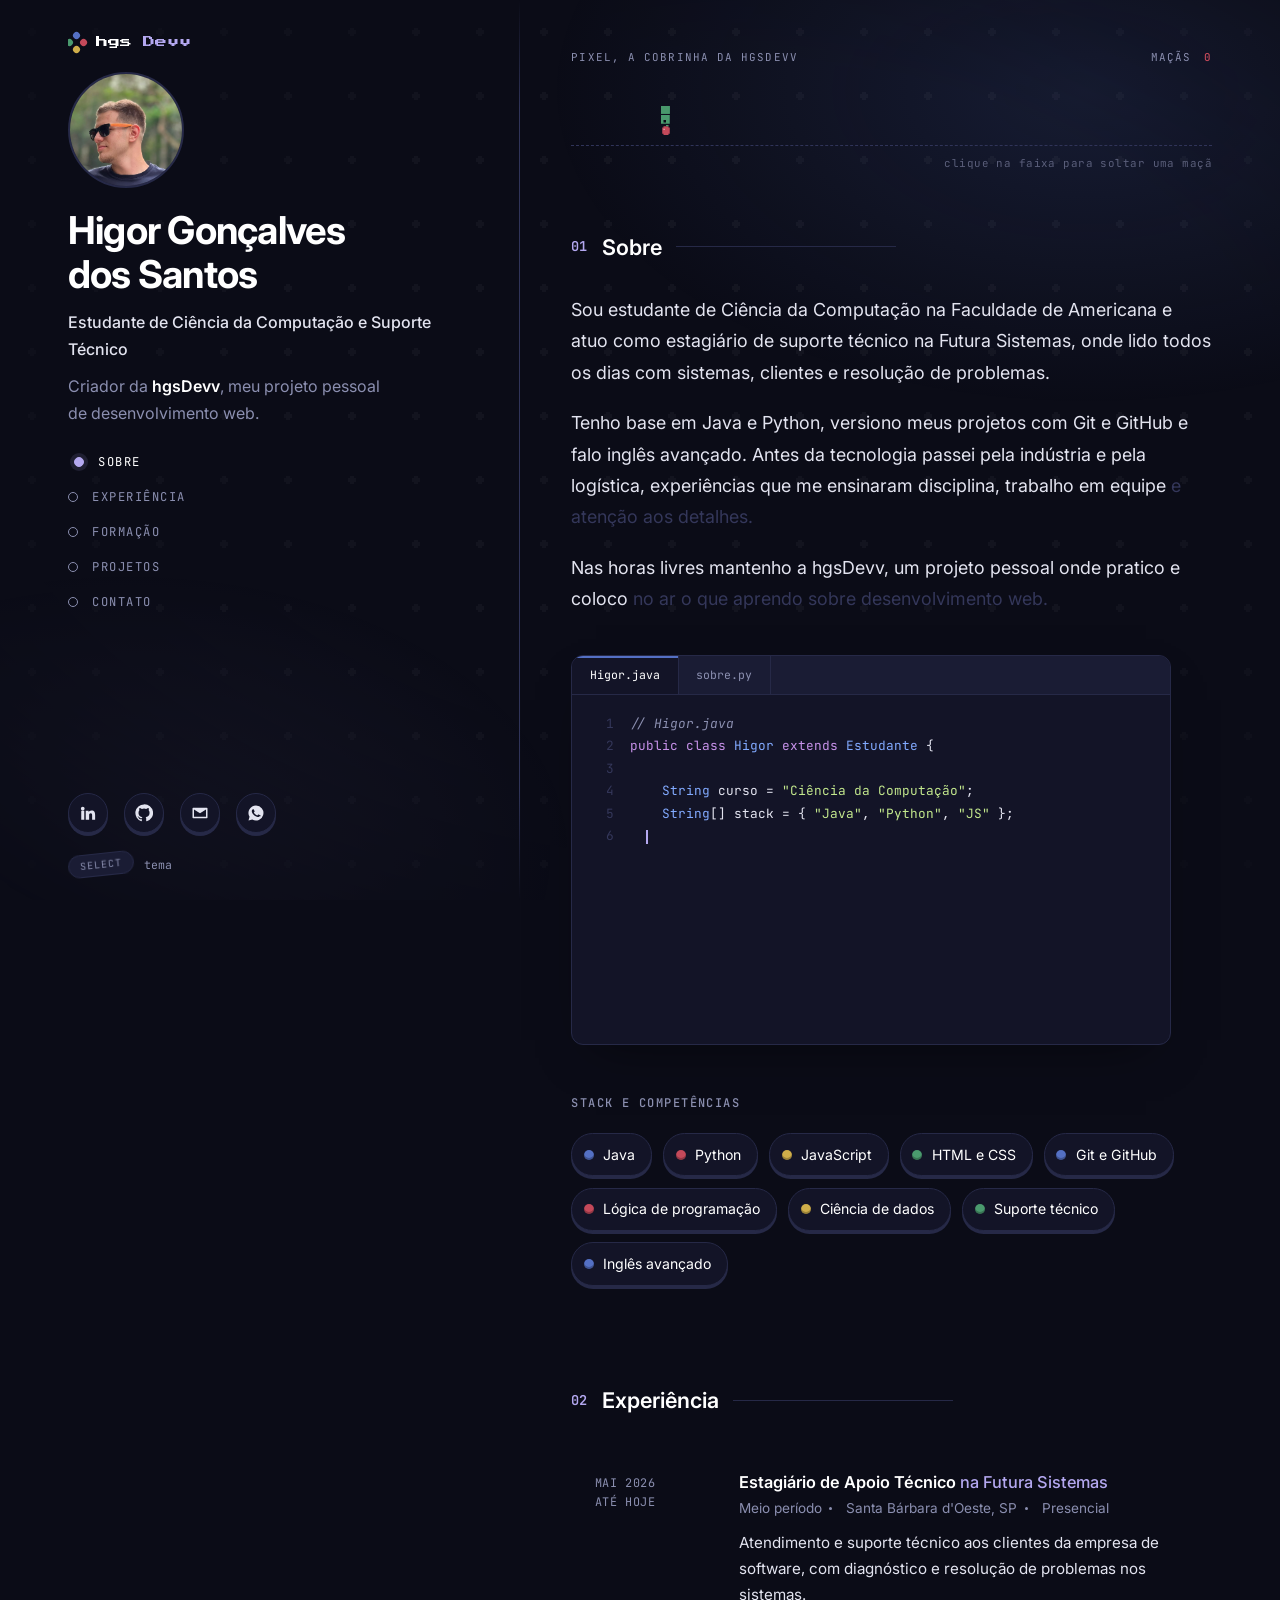
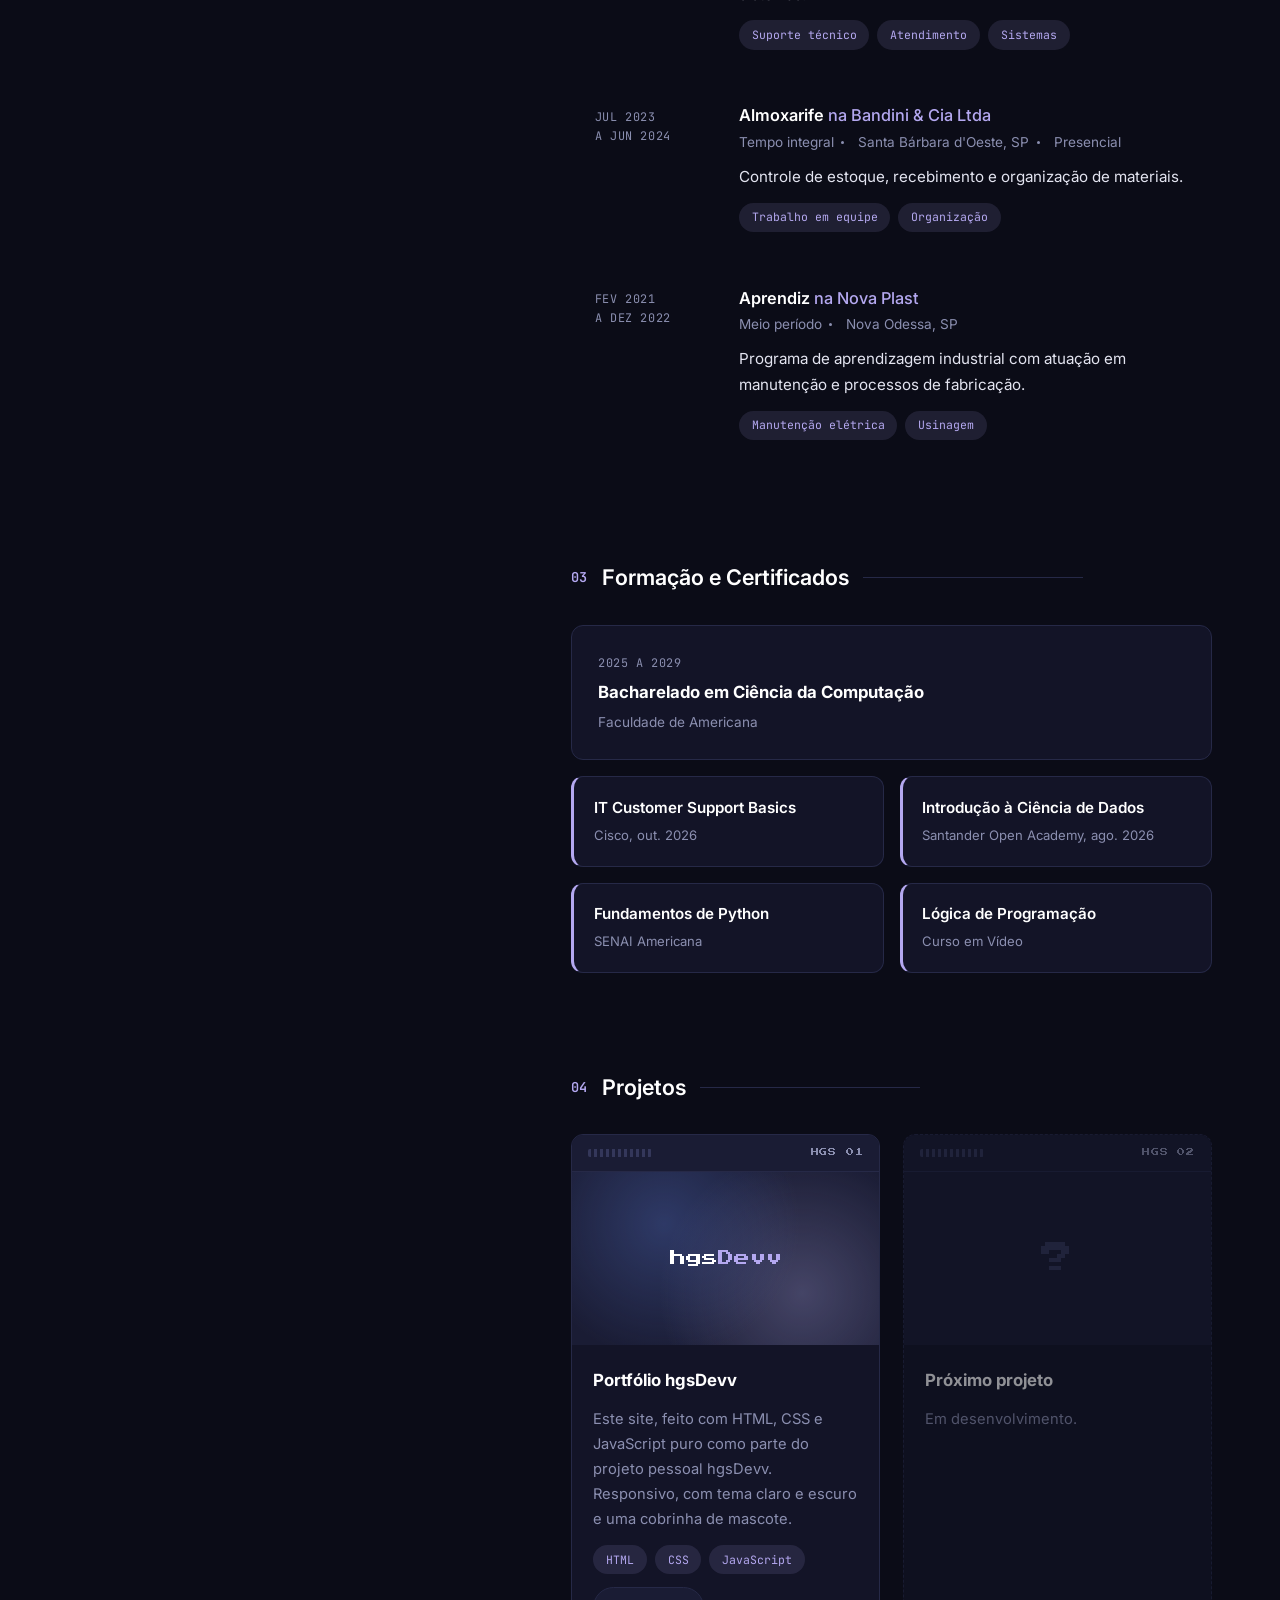
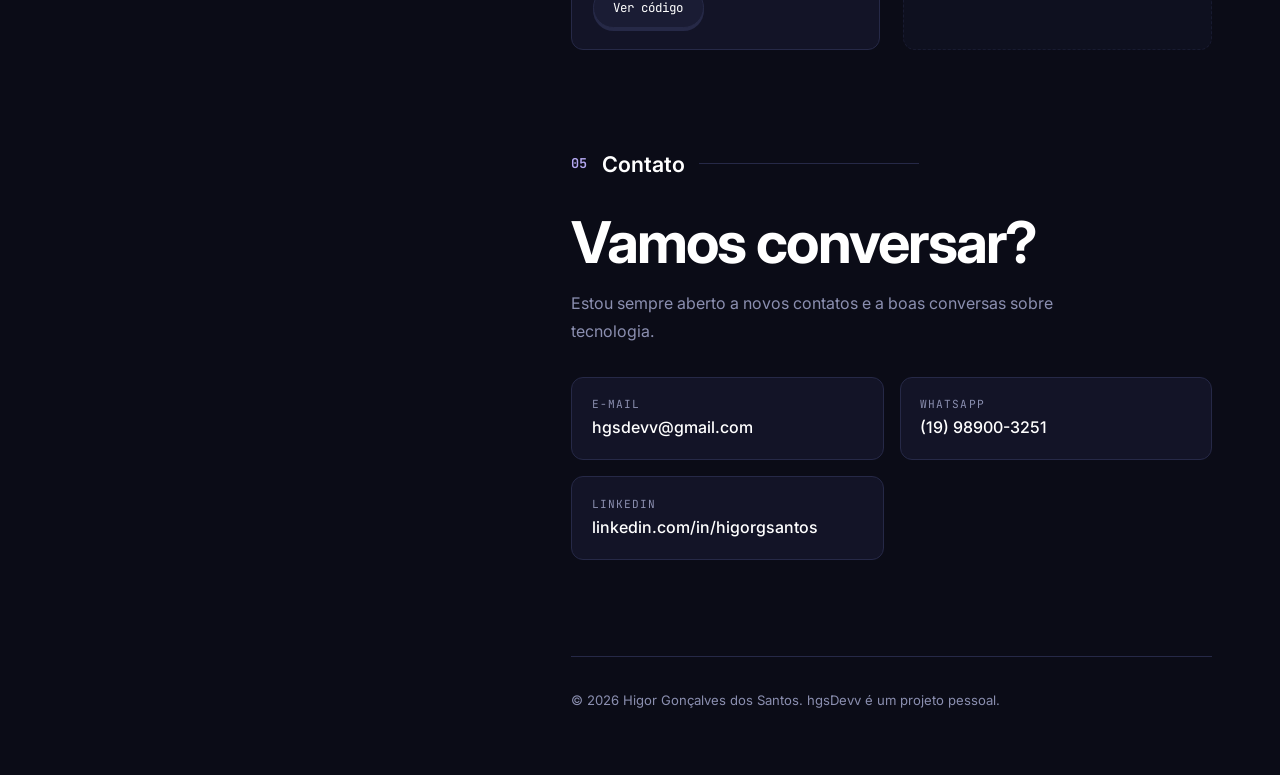
==== index.html @ e4efc385 "Portfólio hgsDevv: primeira versão Site pessoal de Higor Gonçalves dos Santos em HTML, CSS e JavaScr" ====
<!DOCTYPE html>
<html lang="pt-BR">
<head>
  <meta charset="UTF-8">
  <meta name="viewport" content="width=device-width, initial-scale=1.0">
  <title>Higor Gonçalves | hgsDevv</title>
  <meta name="description" content="Portfólio de Higor Gonçalves dos Santos, estudante de Ciência da Computação, suporte técnico e criador da hgsDevv, seu projeto pessoal de desenvolvimento web.">

  <link rel="preconnect" href="https://fonts.googleapis.com">
  <link rel="preconnect" href="https://fonts.gstatic.com" crossorigin>
  <link href="https://fonts.googleapis.com/css2?family=Inter:wght@400;500;600;700&family=JetBrains+Mono:wght@400;500&family=Press+Start+2P&display=swap" rel="stylesheet">
  <link rel="stylesheet" href="css/style.css?v=10">
</head>
<body>

  <div class="layout">

    <!-- ===== Coluna fixa (esquerda) ===== -->
    <header class="sidebar">
      <a href="#sobre" class="logo" aria-label="hgsDevv, início">
        <span class="logo-dots" aria-hidden="true"><i></i><i></i><i></i><i></i></span>
        hgs<span>Devv</span>
      </a>

      <div class="profile">
        <div class="photo">
          <img src="assets/img/perfil.jpg" alt="Foto de Higor Gonçalves dos Santos" onerror="this.remove()">
          <span class="photo-fallback" aria-hidden="true">HG</span>
        </div>

        <h1 class="name">Higor Gonçalves<br>dos Santos</h1>
        <p class="role">Estudante de Ciência da Computação e Suporte Técnico</p>
        <p class="tagline">Criador da <strong>hgsDevv</strong>, meu projeto pessoal de desenvolvimento web.</p>
      </div>

      <nav class="nav" aria-label="Seções">
        <a href="#sobre"><span class="nav-btn"></span>Sobre</a>
        <a href="#experiencia"><span class="nav-btn"></span>Experiência</a>
        <a href="#formacao"><span class="nav-btn"></span>Formação</a>
        <a href="#projetos"><span class="nav-btn"></span>Projetos</a>
        <a href="#contato"><span class="nav-btn"></span>Contato</a>
      </nav>

      <div class="socials">
        <a href="https://www.linkedin.com/in/higorgsantos/" target="_blank" rel="noopener" aria-label="LinkedIn">
          <svg viewBox="0 0 24 24"><path d="M4.98 3.5a2.5 2.5 0 1 1 0 5 2.5 2.5 0 0 1 0-5zM3 9h4v12H3zM9 9h3.8v1.7h.1c.5-1 1.8-2 3.8-2 4 0 4.8 2.6 4.8 6V21h-4v-5.6c0-1.3 0-3-1.9-3s-2.1 1.4-2.1 2.9V21H9z"/></svg>
        </a>
        <a href="https://github.com/hgsdevv-hash" target="_blank" rel="noopener" aria-label="GitHub">
          <svg viewBox="0 0 24 24"><path d="M12 .5a11.5 11.5 0 0 0-3.64 22.41c.58.11.79-.25.79-.56v-2c-3.2.7-3.88-1.37-3.88-1.37-.53-1.33-1.28-1.69-1.28-1.69-1.05-.71.08-.7.08-.7 1.16.08 1.77 1.19 1.77 1.19 1.03 1.77 2.7 1.26 3.36.96.1-.75.4-1.26.73-1.55-2.55-.29-5.24-1.28-5.24-5.68 0-1.26.45-2.28 1.19-3.09-.12-.29-.52-1.46.11-3.05 0 0 .97-.31 3.17 1.18a11 11 0 0 1 5.77 0c2.2-1.49 3.17-1.18 3.17-1.18.63 1.59.23 2.76.11 3.05.74.81 1.19 1.83 1.19 3.09 0 4.41-2.69 5.38-5.25 5.67.41.36.78 1.06.78 2.14v3.17c0 .31.21.68.8.56A11.5 11.5 0 0 0 12 .5z"/></svg>
        </a>
        <a href="mailto:hgsdevv@gmail.com" aria-label="E-mail">
          <svg viewBox="0 0 24 24"><path d="M3 5h18a1 1 0 0 1 1 1v12a1 1 0 0 1-1 1H3a1 1 0 0 1-1-1V6a1 1 0 0 1 1-1zm9 7.2L4 7.3V17h16V7.3z"/></svg>
        </a>
        <a href="https://wa.me/5519989003251" target="_blank" rel="noopener" aria-label="WhatsApp">
          <svg viewBox="0 0 24 24"><path d="M12 2a10 10 0 0 0-8.6 15.1L2 22l5-1.3A10 10 0 1 0 12 2zm5.3 14.1c-.2.6-1.3 1.2-1.8 1.2-.5.1-1 .2-3.3-.7-2.8-1.1-4.5-3.9-4.7-4.1-.1-.2-1.1-1.5-1.1-2.9s.7-2 1-2.3c.2-.3.5-.3.7-.3h.5c.2 0 .4 0 .6.5l.9 2.1c.1.2.1.4 0 .5l-.3.5-.4.4c-.1.1-.3.3-.1.6.2.3.8 1.3 1.7 2.1 1.2 1 2.1 1.3 2.4 1.5.3.1.5.1.6-.1l.9-1c.2-.3.4-.2.6-.1l2 .9c.3.1.5.2.5.3.1.2.1.7-.1 1.3z"/></svg>
        </a>
      </div>

      <button class="theme-toggle" id="themeToggle" aria-label="Alternar tema claro ou escuro">
        <span class="theme-key">SELECT</span> tema
      </button>
    </header>

    <!-- ===== Divisória com progresso de rolagem ===== -->
    <div class="divider" aria-hidden="true">
      <span class="divider-fill" id="dividerFill"></span>
    </div>

    <!-- ===== Conteúdo (direita) ===== -->
    <main class="content">

      <!-- Mascote: cobrinha do Snake -->
      <div class="snake-box" data-reveal>
        <div class="snake-info">
          <span class="snake-name">Pixel, a cobrinha da hgsDevv</span>
          <span class="snake-score">maçãs <b id="snakeScore">0</b></span>
        </div>
        <canvas id="snake" class="snake-canvas" role="img"
                aria-label="Animação de uma cobrinha em pixel art, como no jogo Snake, comendo maçãs."></canvas>
        <p class="snake-hint">clique na faixa para soltar uma maçã</p>
      </div>

      <!-- SOBRE -->
      <section id="sobre" class="section">
        <h2 class="section-title" data-reveal><span class="num">01</span> Sobre</h2>

        <div class="scrub">
          <p>Sou estudante de Ciência da Computação na Faculdade de Americana e atuo como estagiário de suporte técnico na Futura Sistemas, onde lido todos os dias com sistemas, clientes e resolução de problemas.</p>
          <p>Tenho base em Java e Python, versiono meus projetos com Git e GitHub e falo inglês avançado. Antes da tecnologia passei pela indústria e pela logística, experiências que me ensinaram disciplina, trabalho em equipe e atenção aos detalhes.</p>
          <p>Nas horas livres mantenho a hgsDevv, um projeto pessoal onde pratico e coloco no ar o que aprendo sobre desenvolvimento web.</p>
        </div>

        <!-- Editor de código (inspirado no banner do meu LinkedIn) -->
        <div class="editor" data-reveal>
          <div class="editor-tabs">
            <span class="editor-tab active">Higor.java</span>
            <span class="editor-tab">sobre.py</span>
          </div>
          <pre class="editor-body" id="editor" aria-label="Trecho de código em Java descrevendo o Higor"></pre>
        </div>

        <!-- Stack: teclas no estilo dos botões do controle -->
        <h3 class="sub-title" data-reveal>Stack e competências</h3>
        <ul class="stack">
          <li data-reveal="pop">Java</li>
          <li data-reveal="pop">Python</li>
          <li data-reveal="pop">JavaScript</li>
          <li data-reveal="pop">HTML e CSS</li>
          <li data-reveal="pop">Git e GitHub</li>
          <li data-reveal="pop">Lógica de programação</li>
          <li data-reveal="pop">Ciência de dados</li>
          <li data-reveal="pop">Suporte técnico</li>
          <li data-reveal="pop">Inglês avançado</li>
        </ul>
      </section>

      <!-- EXPERIÊNCIA -->
      <section id="experiencia" class="section">
        <h2 class="section-title" data-reveal><span class="num">02</span> Experiência</h2>

        <ol class="timeline">
          <li class="item" data-reveal="right">
            <p class="period">Mai 2026<br>até hoje</p>
            <div>
              <h3>Estagiário de Apoio Técnico <span class="at">na Futura Sistemas</span></h3>
              <p class="meta"><span>Meio período</span><span>Santa Bárbara d'Oeste, SP</span><span>Presencial</span></p>
              <!-- TODO: descrever suas atividades -->
              <p>Atendimento e suporte técnico aos clientes da empresa de software, com diagnóstico e resolução de problemas nos sistemas.</p>
              <ul class="tags"><li>Suporte técnico</li><li>Atendimento</li><li>Sistemas</li></ul>
            </div>
          </li>

          <li class="item" data-reveal="right">
            <p class="period">Jul 2023<br>a Jun 2024</p>
            <div>
              <h3>Almoxarife <span class="at">na Bandini &amp; Cia Ltda</span></h3>
              <p class="meta"><span>Tempo integral</span><span>Santa Bárbara d'Oeste, SP</span><span>Presencial</span></p>
              <p>Controle de estoque, recebimento e organização de materiais.</p>
              <ul class="tags"><li>Trabalho em equipe</li><li>Organização</li></ul>
            </div>
          </li>

          <li class="item" data-reveal="right">
            <p class="period">Fev 2021<br>a Dez 2022</p>
            <div>
              <h3>Aprendiz <span class="at">na Nova Plast</span></h3>
              <p class="meta"><span>Meio período</span><span>Nova Odessa, SP</span></p>
              <p>Programa de aprendizagem industrial com atuação em manutenção e processos de fabricação.</p>
              <ul class="tags"><li>Manutenção elétrica</li><li>Usinagem</li></ul>
            </div>
          </li>
        </ol>
      </section>

      <!-- FORMAÇÃO -->
      <section id="formacao" class="section">
        <h2 class="section-title" data-reveal><span class="num">03</span> Formação e Certificados</h2>

        <div class="card edu" data-reveal>
          <p class="period">2025 a 2029</p>
          <h3>Bacharelado em Ciência da Computação</h3>
          <p class="meta"><span>Faculdade de Americana</span></p>
        </div>

        <ul class="certs">
          <li data-reveal><h4>IT Customer Support Basics</h4><span>Cisco, out. 2026</span></li>
          <li data-reveal><h4>Introdução à Ciência de Dados</h4><span>Santander Open Academy, ago. 2026</span></li>
          <li data-reveal><h4>Fundamentos de Python</h4><span>SENAI Americana</span></li>
          <li data-reveal><h4>Lógica de Programação</h4><span>Curso em Vídeo</span></li>
        </ul>
      </section>

      <!-- PROJETOS -->
      <section id="projetos" class="section">
        <h2 class="section-title" data-reveal><span class="num">04</span> Projetos</h2>

        <div class="projects">
          <!-- TODO: duplicar este bloco para cada projeto -->
          <article class="project glow" data-reveal="zoom">
            <div class="cart-top"><span class="cart-slot"></span><span class="cart-id">HGS 01</span></div>
            <div class="project-preview"><span>hgs<b>Devv</b></span></div>
            <div class="project-body">
              <h3>Portfólio hgsDevv</h3>
              <p>Este site, feito com HTML, CSS e JavaScript puro como parte do projeto pessoal hgsDevv. Responsivo, com tema claro e escuro e uma cobrinha de mascote.</p>
              <ul class="tags"><li>HTML</li><li>CSS</li><li>JavaScript</li></ul>
              <a href="https://github.com/hgsdevv-hash/hgsdevv-portfolio" target="_blank" rel="noopener" class="btn">Ver código</a>
            </div>
          </article>

          <article class="project muted" data-reveal="zoom">
            <div class="cart-top"><span class="cart-slot"></span><span class="cart-id">HGS 02</span></div>
            <div class="project-preview empty"><span>?</span></div>
            <div class="project-body">
              <h3>Próximo projeto</h3>
              <p>Em desenvolvimento.</p>
            </div>
          </article>
        </div>
      </section>

      <!-- CONTATO -->
      <section id="contato" class="section">
        <h2 class="section-title" data-reveal><span class="num">05</span> Contato</h2>
        <p class="big-cta" data-reveal>Vamos conversar?</p>
        <p class="lead" data-reveal>Estou sempre aberto a novos contatos e a boas conversas sobre tecnologia.</p>

        <div class="contact-grid">
          <a href="mailto:hgsdevv@gmail.com" class="contact-item glow" data-reveal>
            <span class="label">E-mail</span>
            <span class="value">hgsdevv@gmail.com</span>
          </a>
          <a href="https://wa.me/5519989003251" target="_blank" rel="noopener" class="contact-item glow" data-reveal>
            <span class="label">WhatsApp</span>
            <span class="value">(19) 98900-3251</span>
          </a>
          <a href="https://www.linkedin.com/in/higorgsantos/" target="_blank" rel="noopener" class="contact-item glow" data-reveal>
            <span class="label">LinkedIn</span>
            <span class="value">linkedin.com/in/higorgsantos</span>
          </a>
        </div>
      </section>

      <footer class="footer">
        <p>© <span id="year"></span> Higor Gonçalves dos Santos. hgsDevv é um projeto pessoal.</p>
      </footer>
    </main>
  </div>

  <script src="js/main.js?v=10"></script>
  <script src="js/snake.js?v=10"></script>
</body>
</html>
---- css/style.css ----
/* =========================================================
   hgsDevv | Portfólio
   Visual profissional com toques sutis inspirados no Super Nintendo
   ========================================================= */

/* ---------- Cores (tokens) ---------- */
:root {
  /* azul-meia-noite com fundo arroxeado, lembrando o plástico do SNES */
  --bg: #0b0c17;
  --surface: #131427;
  --surface-2: #1a1c34;
  --border: #262947;
  --text: #e3e4f0;
  --text-strong: #ffffff;
  --muted: #8b8fb0;
  --dim: #34375a;              /* texto "apagado" antes de acender */
  --accent: #b4a8f0;           /* lavanda dos botões do console */
  --accent-soft: rgba(180, 168, 240, .12);
  --glow-1: rgba(84, 112, 196, .16);
  --glow-2: rgba(180, 168, 240, .10);
  --divider: #303459;
  /* padrão de fundo: pequenas cruzes de direcional (D-pad) */
  --pattern: url("data:image/svg+xml,%3Csvg xmlns='http://www.w3.org/2000/svg' width='64' height='64'%3E%3Cpath d='M30 28h4v2h2v4h-2v2h-4v-2h-2v-4h2z' fill='%23ffffff' fill-opacity='.035'/%3E%3C/svg%3E");

  /* cores dos botões do SNES, dessaturadas, usadas só como detalhe */
  --snes-a: #c4495a;
  --snes-b: #cfae4a;
  --snes-x: #5470c4;
  --snes-y: #4a9a6e;

  --font: "Inter", system-ui, sans-serif;
  --mono: "JetBrains Mono", monospace;
  --pixel: "Press Start 2P", monospace;
  --radius: 12px;
  --ease: cubic-bezier(.2, .7, .2, 1);
}

:root[data-theme="light"] {
  --bg: #f4f3f9;
  --surface: #ffffff;
  --surface-2: #ecebf5;
  --border: #dcdaea;
  --text: #2a2a3a;
  --text-strong: #12121c;
  --muted: #62647e;
  --dim: #c8c8db;
  --accent: #5a4ca8;
  --accent-soft: rgba(90, 76, 168, .10);
  --glow-1: rgba(84, 112, 196, .10);
  --glow-2: rgba(180, 168, 240, .18);
  --divider: #cdcbe0;
  --pattern: url("data:image/svg+xml,%3Csvg xmlns='http://www.w3.org/2000/svg' width='64' height='64'%3E%3Cpath d='M30 28h4v2h2v4h-2v2h-4v-2h-2v-4h2z' fill='%2312121c' fill-opacity='.05'/%3E%3C/svg%3E");
}

/* ---------- Base ---------- */
*, *::before, *::after { box-sizing: border-box; margin: 0; padding: 0; }
html { scroll-behavior: smooth; }

body {
  font-family: var(--font);
  background: var(--bg);
  color: var(--text);
  line-height: 1.7;
  -webkit-font-smoothing: antialiased;
  overflow-x: hidden;
}

/* fundo fixo: brilhos suaves de cor + padrão de D-pad que some nas bordas */
body::before {
  content: "";
  position: fixed;
  inset: 0;
  z-index: -1;
  pointer-events: none;
  background:
    radial-gradient(ellipse 60% 50% at 85% 10%, var(--glow-1), transparent 70%),
    radial-gradient(ellipse 50% 45% at 10% 95%, var(--glow-2), transparent 70%),
    var(--pattern);
  -webkit-mask-image: radial-gradient(ellipse 90% 80% at 60% 40%, #000 40%, transparent 100%);
          mask-image: radial-gradient(ellipse 90% 80% at 60% 40%, #000 40%, transparent 100%);
}

a { color: inherit; text-decoration: none; }
strong { color: var(--text-strong); font-weight: 600; }

/* ---------- Layout: sidebar | divisória | conteúdo ---------- */
.layout {
  display: grid;
  grid-template-columns: minmax(300px, 400px) 1px 1fr;
  gap: clamp(2rem, 4vw, 4rem);
  max-width: 1240px;
  margin: 0 auto;
  padding: 0 clamp(1rem, 4vw, 3rem);
}

/* ---------- Sidebar ---------- */
.sidebar {
  position: sticky;
  top: 0;
  height: 100vh;
  display: flex;
  flex-direction: column;
  gap: 1.25rem;
  padding: 2rem 0 1.5rem;
  overflow-y: auto;
  scrollbar-width: none;
}

.logo {
  display: inline-flex;
  align-items: center;
  gap: .7rem;
  font-family: var(--pixel);
  font-size: .75rem;
  color: var(--text-strong);
}
.logo > span:last-child { color: var(--accent); }

/* os 4 botões do controle viram a marca */
.logo-dots {
  display: grid;
  grid-template-columns: repeat(2, 7px);
  gap: 3px;
  transform: rotate(45deg);
}
.logo-dots i { width: 7px; height: 7px; border-radius: 50%; }
.logo-dots i:nth-child(1) { background: var(--snes-x); }
.logo-dots i:nth-child(2) { background: var(--snes-a); }
.logo-dots i:nth-child(3) { background: var(--snes-y); }
.logo-dots i:nth-child(4) { background: var(--snes-b); }

/* Foto */
.photo {
  position: relative;
  width: 116px;
  height: 116px;
  border-radius: 50%;
  margin-bottom: 1.2rem;
  background: linear-gradient(135deg, var(--surface-2), var(--accent-soft));
  border: 2px solid var(--border);
  overflow: hidden;
}
.photo img {
  position: absolute;
  inset: 0;
  width: 100%;
  height: 100%;
  object-fit: cover;
  object-position: 50% 30%;
  transform: scale(1.7);          /* aproxima o rosto */
  transform-origin: 40% 38%;
  z-index: 1;
}
.photo-fallback {
  display: grid;
  place-items: center;
  height: 100%;
  font-family: var(--pixel);
  font-size: 1.2rem;
  color: var(--accent);
}

.name {
  font-size: clamp(1.9rem, 3vw, 2.4rem);
  line-height: 1.15;
  font-weight: 700;
  letter-spacing: -.02em;
  color: var(--text-strong);
}
.role { margin-top: .8rem; font-size: 1rem; font-weight: 500; }
.tagline { margin-top: .6rem; color: var(--muted); max-width: 32ch; }

.status {
  display: inline-flex;
  align-items: center;
  gap: .7rem;
  margin-top: .9rem;
  font-size: .85rem;
  color: var(--muted);
}
/* selo "1P" como o indicador de jogador do controle */
.player-badge {
  display: grid;
  place-items: center;
  width: 28px;
  height: 20px;
  border-radius: 5px;
  background: var(--snes-a);
  color: #fff;
  font-family: var(--pixel);
  font-size: .5rem;
  box-shadow: 0 2px 0 color-mix(in srgb, var(--snes-a) 55%, black);
  animation: blinkBadge 3s steps(1) infinite;
}
@keyframes blinkBadge { 0%, 92% { opacity: 1; } 96% { opacity: .35; } }

/* Navegação: cada item tem um "botão" redondo que acende */
.nav { display: flex; flex-direction: column; gap: .3rem; }
.nav a {
  display: inline-flex;
  align-items: center;
  gap: .9rem;
  width: fit-content;
  padding: .3rem 0;
  font-family: var(--mono);
  font-size: .76rem;
  text-transform: uppercase;
  letter-spacing: .12em;
  color: var(--muted);
  transition: color .2s, transform .3s var(--ease);
}
.nav-btn {
  width: 10px;
  height: 10px;
  border-radius: 50%;
  border: 1.5px solid var(--muted);
  transition: background .2s, border-color .2s, box-shadow .2s;
}
.nav a:hover, .nav a.active { color: var(--text-strong); transform: translateX(6px); }
.nav a:hover .nav-btn, .nav a.active .nav-btn {
  background: var(--accent);
  border-color: var(--accent);
  box-shadow: 0 0 0 4px var(--accent-soft);
}

/* Redes sociais */
.socials { display: flex; gap: 1rem; margin-top: auto; }
.socials a {
  display: grid;
  place-items: center;
  width: 40px;
  height: 40px;
  border-radius: 50%;
  background: var(--surface);
  border: 1px solid var(--border);
  box-shadow: 0 3px 0 var(--border);
  transition: transform .12s, box-shadow .12s, color .2s;
}
.socials a:hover { color: var(--accent); transform: translateY(-2px); }
.socials a:active { transform: translateY(2px); box-shadow: 0 1px 0 var(--border); }
.socials svg { width: 18px; height: 18px; fill: currentColor; }

/* Botão de tema no estilo do SELECT do controle */
.theme-toggle {
  display: inline-flex;
  align-items: center;
  gap: .6rem;
  width: fit-content;
  border: none;
  background: none;
  color: var(--muted);
  font-family: var(--mono);
  font-size: .72rem;
  cursor: pointer;
}
.theme-key {
  padding: .25rem .7rem;
  border-radius: 999px;
  background: var(--surface-2);
  border: 1px solid var(--border);
  font-size: .62rem;
  letter-spacing: .1em;
  transform: rotate(-6deg);
  transition: background .2s, color .2s;
}
.theme-toggle:hover .theme-key { background: var(--accent); color: var(--bg); }

/* ---------- Divisória vertical com progresso ---------- */
.divider {
  position: sticky;
  top: 0;
  height: 100vh;
  background: linear-gradient(to bottom, transparent, var(--divider) 12%, var(--divider) 88%, transparent);
}
.divider-fill {
  position: absolute;
  top: 12%;
  left: 0;
  width: 1px;
  height: 76%;
  background: linear-gradient(to bottom, var(--snes-x), var(--accent));
  transform-origin: top;
  transform: scaleY(var(--progress, 0));
}
.divider-fill::after {             /* pontinho brilhante na ponta */
  content: "";
  position: absolute;
  left: -3px;
  bottom: -3px;
  width: 7px;
  height: 7px;
  border-radius: 50%;
  background: var(--accent);
  box-shadow: 0 0 12px var(--accent);
  transform: scaleY(calc(1 / max(var(--progress, 0), .01)));
}

/* ---------- Conteúdo ---------- */
.content { padding: 3rem 0 2rem; min-width: 0; }

.section { padding-bottom: 6rem; scroll-margin-top: 2rem; }

.section-title {
  display: flex;
  align-items: center;
  gap: .9rem;
  margin-bottom: 1.8rem;
  font-size: 1.35rem;
  font-weight: 600;
  color: var(--text-strong);
}
.section-title::after {
  content: "";
  flex: 1;
  max-width: 220px;
  height: 1px;
  background: var(--border);
  transform-origin: left;
  transform: scaleX(0);
  transition: transform 1s var(--ease) .3s;
}
.section-title.visible::after { transform: scaleX(1); }
.num { font-family: var(--mono); font-size: .85rem; color: var(--accent); }

/* ---------- Mascote: cobrinha do Snake ---------- */
.snake-box { margin-bottom: 3.5rem; }
.snake-info,
.snake-hint {
  display: flex;
  justify-content: space-between;
  font-family: var(--mono);
  font-size: .68rem;
  text-transform: uppercase;
  letter-spacing: .1em;
  color: var(--muted);
}
.snake-score b { color: var(--snes-a); font-weight: 500; margin-left: .3rem; }
.snake-canvas {
  display: block;
  width: 100%;
  height: 70px;
  margin: .6rem 0 .5rem;
  border-bottom: 1px dashed var(--divider);
  cursor: pointer;
  image-rendering: pixelated;
}
.snake-hint { justify-content: flex-end; opacity: .6; text-transform: none; letter-spacing: .04em; }

/* Texto que "acende" palavra por palavra conforme a rolagem */
.scrub p {
  max-width: 60ch;
  margin-bottom: 1.2rem;
  font-size: 1.12rem;
  line-height: 1.75;
}
.scrub .w { color: var(--dim); transition: color .35s; }
.scrub .w.on { color: var(--text); }

/* Editor de código (inspirado no banner do LinkedIn) */
.editor {
  margin-top: 2.5rem;
  max-width: 600px;
  border-radius: var(--radius);
  border: 1px solid var(--border);
  background: var(--surface);
  overflow: hidden;
  box-shadow: 0 20px 50px -25px rgba(0, 0, 0, .6);
}
.editor-tabs { display: flex; background: var(--surface-2); border-bottom: 1px solid var(--border); }
.editor-tab {
  padding: .6rem 1.1rem;
  font-family: var(--mono);
  font-size: .72rem;
  color: var(--muted);
  border-right: 1px solid var(--border);
}
.editor-tab.active { color: var(--text-strong); background: var(--surface); box-shadow: inset 0 2px 0 var(--snes-x); }
.editor-body {
  min-height: calc(14 * 1.75em + 2.2rem);
  padding: 1.1rem 0;
  font-family: var(--mono);
  font-size: .8rem;
  line-height: 1.75;
  color: var(--text);
  white-space: pre;
  overflow-x: auto;
  counter-reset: line;
}
.editor-body .ln { display: block; padding: 0 1.2rem 0 0; }
.editor-body .ln::before {
  counter-increment: line;
  content: counter(line);
  display: inline-block;
  width: 2.6rem;
  margin-right: 1rem;
  text-align: right;
  color: var(--dim);
}
.editor-body .kw  { color: #c792ea; }
.editor-body .ty  { color: #82aaff; }
.editor-body .str { color: #c3e88d; }
.editor-body .cm  { color: var(--muted); font-style: italic; }
.editor-body .fn  { color: #ffcb6b; }
:root[data-theme="light"] .editor-body .kw  { color: #7c3aed; }
:root[data-theme="light"] .editor-body .ty  { color: #1d4ed8; }
:root[data-theme="light"] .editor-body .str { color: #15803d; }
:root[data-theme="light"] .editor-body .fn  { color: #b45309; }
.editor-body .caret {
  display: inline-block;
  width: 2px;
  height: 1.1em;
  vertical-align: text-bottom;
  background: var(--accent);
  animation: caret 1s steps(2, start) infinite;
}
@keyframes caret { to { visibility: hidden; } }

/* Stack: teclas no formato dos botões do controle */
.sub-title {
  margin: 3rem 0 1.2rem;
  font-family: var(--mono);
  font-size: .75rem;
  font-weight: 500;
  text-transform: uppercase;
  letter-spacing: .12em;
  color: var(--muted);
}
.stack { list-style: none; display: flex; flex-wrap: wrap; gap: .7rem; }
.stack li {
  --c: var(--snes-x);
  display: inline-flex;
  align-items: center;
  gap: .6rem;
  padding: .55rem 1rem .55rem .7rem;
  border-radius: 999px;
  background: var(--surface);
  border: 1px solid var(--border);
  box-shadow: 0 3px 0 var(--border);
  font-size: .88rem;
  color: var(--text-strong);
  cursor: default;
  transition: transform .15s, box-shadow .15s, border-color .2s, opacity .6s var(--ease), filter .6s var(--ease);
}
.stack li::before {            /* bolinha colorida = botão A/B/X/Y */
  content: "";
  width: 10px;
  height: 10px;
  border-radius: 50%;
  background: var(--c);
  box-shadow: inset 0 -2px 0 rgba(0, 0, 0, .25);
}
.stack li:nth-child(4n+1) { --c: var(--snes-x); }
.stack li:nth-child(4n+2) { --c: var(--snes-a); }
.stack li:nth-child(4n+3) { --c: var(--snes-b); }
.stack li:nth-child(4n+4) { --c: var(--snes-y); }
.stack li:hover { border-color: var(--c); transform: translateY(-2px); }
.stack li:active { transform: translateY(2px); box-shadow: 0 1px 0 var(--border); }

/* Tags/chips */
.tags { list-style: none; display: flex; flex-wrap: wrap; gap: .5rem; }
.tags li {
  padding: .3rem .8rem;
  border-radius: 999px;
  background: var(--accent-soft);
  color: var(--accent);
  font-family: var(--mono);
  font-size: .72rem;
}

/* Linha do tempo */
.timeline {
  position: relative;
  list-style: none;
  display: flex;
  flex-direction: column;
  gap: .5rem;
}
.item {
  position: relative;
  display: grid;
  grid-template-columns: 120px 1fr;
  gap: 1.5rem;
  padding: 1.4rem;
  border-radius: var(--radius);
  border: 1px solid transparent;
  transition: background .3s, border-color .3s, opacity .8s var(--ease), transform .8s var(--ease), filter .8s var(--ease);
}
.item:hover { background: var(--surface); border-color: var(--border); }
.period {
  font-family: var(--mono);
  font-size: .74rem;
  line-height: 1.6;
  color: var(--muted);
  text-transform: uppercase;
  letter-spacing: .05em;
  padding-top: .2rem;
}
.item h3 { font-size: 1.02rem; font-weight: 600; color: var(--text-strong); line-height: 1.4; }
.at { color: var(--accent); font-weight: 500; }

.meta { display: flex; flex-wrap: wrap; gap: .35rem .9rem; font-size: .85rem; color: var(--muted); margin: .25rem 0 .6rem; }
.meta span { display: inline-flex; align-items: center; gap: .9rem; }
.meta span + span::before {          /* separador em círculo, sem traços */
  content: "";
  width: 3px;
  height: 3px;
  margin-left: -.45rem;
  border-radius: 50%;
  background: var(--muted);
}
.item p:not(.meta):not(.period) { font-size: .95rem; margin-bottom: .8rem; }

/* Cards */
.card {
  background: var(--surface);
  border: 1px solid var(--border);
  border-radius: var(--radius);
  padding: 1.6rem;
}
.edu h3 { font-size: 1.05rem; color: var(--text-strong); margin-top: .3rem; }
.edu .meta { margin-bottom: 0; }

.certs {
  list-style: none;
  display: grid;
  grid-template-columns: repeat(auto-fit, minmax(230px, 1fr));
  gap: 1rem;
  margin-top: 1rem;
}
.certs li {
  padding: 1.1rem 1.2rem;
  border-radius: var(--radius);
  border: 1px solid var(--border);
  border-left: 3px solid var(--accent);
  background: var(--surface);
  transition: transform .3s var(--ease), border-color .3s, opacity .8s var(--ease), filter .8s var(--ease);
}
.certs li:hover { transform: translateY(-3px); }
.certs h4 { font-size: .95rem; font-weight: 600; color: var(--text-strong); }
.certs span { font-size: .82rem; color: var(--muted); }

/* Projetos no formato de cartucho */
.cart-top {
  position: relative;
  display: flex;
  align-items: center;
  justify-content: space-between;
  padding: .7rem 1rem;
  background: var(--surface-2);
  border-bottom: 1px solid var(--border);
}
.cart-slot {                  /* ranhuras do cartucho */
  width: 64px;
  height: 8px;
  border-radius: 2px;
  background: repeating-linear-gradient(90deg, var(--dim) 0 3px, transparent 3px 6px);
}
.cart-id {
  font-family: var(--pixel);
  font-size: .5rem;
  letter-spacing: .1em;
  color: var(--muted);
}
.projects { display: grid; grid-template-columns: repeat(auto-fit, minmax(270px, 1fr)); gap: 1.4rem; }
.project {
  display: flex;
  flex-direction: column;
  border-radius: var(--radius);
  border: 1px solid var(--border);
  background: var(--surface);
  overflow: hidden;
  transition: transform .4s var(--ease), border-color .3s, opacity .9s var(--ease), filter .9s var(--ease);
}
.project:hover { transform: translateY(-6px); border-color: var(--accent); }
.project-preview {
  display: grid;
  place-items: center;
  aspect-ratio: 16 / 9;
  background:
    radial-gradient(circle at 30% 30%, rgba(84, 112, 196, .35), transparent 55%),
    radial-gradient(circle at 75% 70%, rgba(167, 161, 217, .3), transparent 55%),
    var(--surface-2);
  overflow: hidden;
}
.project-preview span {
  font-family: var(--pixel);
  font-size: 1rem;
  color: var(--text-strong);
  transition: transform .6s var(--ease);
}
.project-preview b { color: var(--accent); font-weight: 400; }
.project:hover .project-preview span { transform: scale(1.12); }
.project-preview.empty { background: var(--surface-2); }
.project-preview.empty span { color: var(--dim); font-size: 2rem; }
.project-body { display: flex; flex-direction: column; gap: .8rem; padding: 1.3rem; flex: 1; }
.project h3 { font-size: 1.05rem; color: var(--text-strong); }
.project p { font-size: .92rem; color: var(--muted); }
.project .btn { margin-top: auto; align-self: flex-start; }
.project.muted { opacity: .55; border-style: dashed; }
.project.muted:hover { transform: none; border-color: var(--border); }

/* Brilho que segue o mouse */
.glow { position: relative; }
.glow::before {
  content: "";
  position: absolute;
  inset: 0;
  border-radius: inherit;
  background: radial-gradient(260px circle at var(--mx, 50%) var(--my, 50%), var(--accent-soft), transparent 60%);
  opacity: 0;
  transition: opacity .3s;
  pointer-events: none;
  z-index: 1;
}
.glow:hover::before { opacity: 1; }

/* Botões com leve "clique" físico de controle */
.btn {
  display: inline-block;
  padding: .55rem 1.2rem;
  border-radius: 999px;
  background: var(--surface-2);
  border: 1px solid var(--border);
  box-shadow: 0 3px 0 var(--border);
  font-family: var(--mono);
  font-size: .78rem;
  color: var(--text-strong);
  transition: transform .12s, box-shadow .12s, background .2s;
}
.btn:hover { background: var(--accent-soft); }
.btn:active { transform: translateY(2px); box-shadow: 0 1px 0 var(--border); }

/* Contato */
.big-cta {
  font-size: clamp(2.2rem, 5vw, 3.6rem);
  font-weight: 700;
  letter-spacing: -.03em;
  line-height: 1.1;
  color: var(--text-strong);
}
.lead { margin-top: 1rem; max-width: 52ch; color: var(--muted); }
.contact-grid {
  display: grid;
  grid-template-columns: repeat(auto-fit, minmax(210px, 1fr));
  gap: 1rem;
  margin-top: 2rem;
}
.contact-item {
  display: flex;
  flex-direction: column;
  padding: 1.1rem 1.2rem;
  border-radius: var(--radius);
  background: var(--surface);
  border: 1px solid var(--border);
  transition: border-color .3s, transform .3s var(--ease), opacity .8s var(--ease), filter .8s var(--ease);
}
.contact-item:hover { border-color: var(--accent); transform: translateY(-3px); }
.contact-item .label {
  font-family: var(--mono);
  font-size: .7rem;
  text-transform: uppercase;
  letter-spacing: .1em;
  color: var(--muted);
}
.contact-item .value { color: var(--text-strong); font-weight: 500; word-break: break-word; }

.footer { padding: 2rem 0; font-size: .82rem; color: var(--muted); border-top: 1px solid var(--border); }

/* ---------- Animações de entrada ao rolar ---------- */
[data-reveal] {
  opacity: 0;
  transform: translateY(28px);
  filter: blur(6px);
  transition: opacity .8s var(--ease), transform .8s var(--ease), filter .8s var(--ease);
  transition-delay: var(--d, 0s);
}
[data-reveal="right"] { transform: translateX(40px); }
[data-reveal="zoom"]  { transform: translateY(30px) scale(.94); }
[data-reveal="pop"]   { transform: translateY(14px) scale(.8); filter: none; transition-duration: .5s; }
[data-reveal].visible { opacity: 1; transform: none; filter: none; }

/* depois de aparecer, devolve o hover rápido aos cards */
.item.visible, .certs li.visible, .project.visible, .contact-item.visible { transition-delay: 0s; }

/* teclas da stack "saltam" uma de cada vez, depois voltam ao clique rápido */
.stack li[data-reveal] {
  transition: opacity .45s var(--ease) var(--d, 0s), transform .45s cubic-bezier(.3, 1.6, .5, 1) var(--d, 0s);
}
.stack li[data-reveal].visible {
  transition: transform .15s, box-shadow .15s, border-color .2s;
}
.project.muted.visible { opacity: .55; }

/* ---------- Responsivo ---------- */
@media (max-width: 960px) {
  .layout { grid-template-columns: 1fr; gap: 0; }
  .sidebar { position: static; height: auto; padding-bottom: 2.5rem; border-bottom: 1px solid var(--border); }
  .divider, .nav { display: none; }
  .socials { margin-top: 0; }
}

@media (max-width: 560px) {
  .item { grid-template-columns: 1fr; gap: .4rem; padding: 1rem 0; }
  .item:hover { background: none; border-color: transparent; }
  .period br { display: none; }
}

@media (prefers-reduced-motion: reduce) {
  *, *::before, *::after { animation: none !important; transition: none !important; }
  html { scroll-behavior: auto; }
  [data-reveal] { opacity: 1; transform: none; filter: none; }
  .scrub .w { color: var(--text); }
}
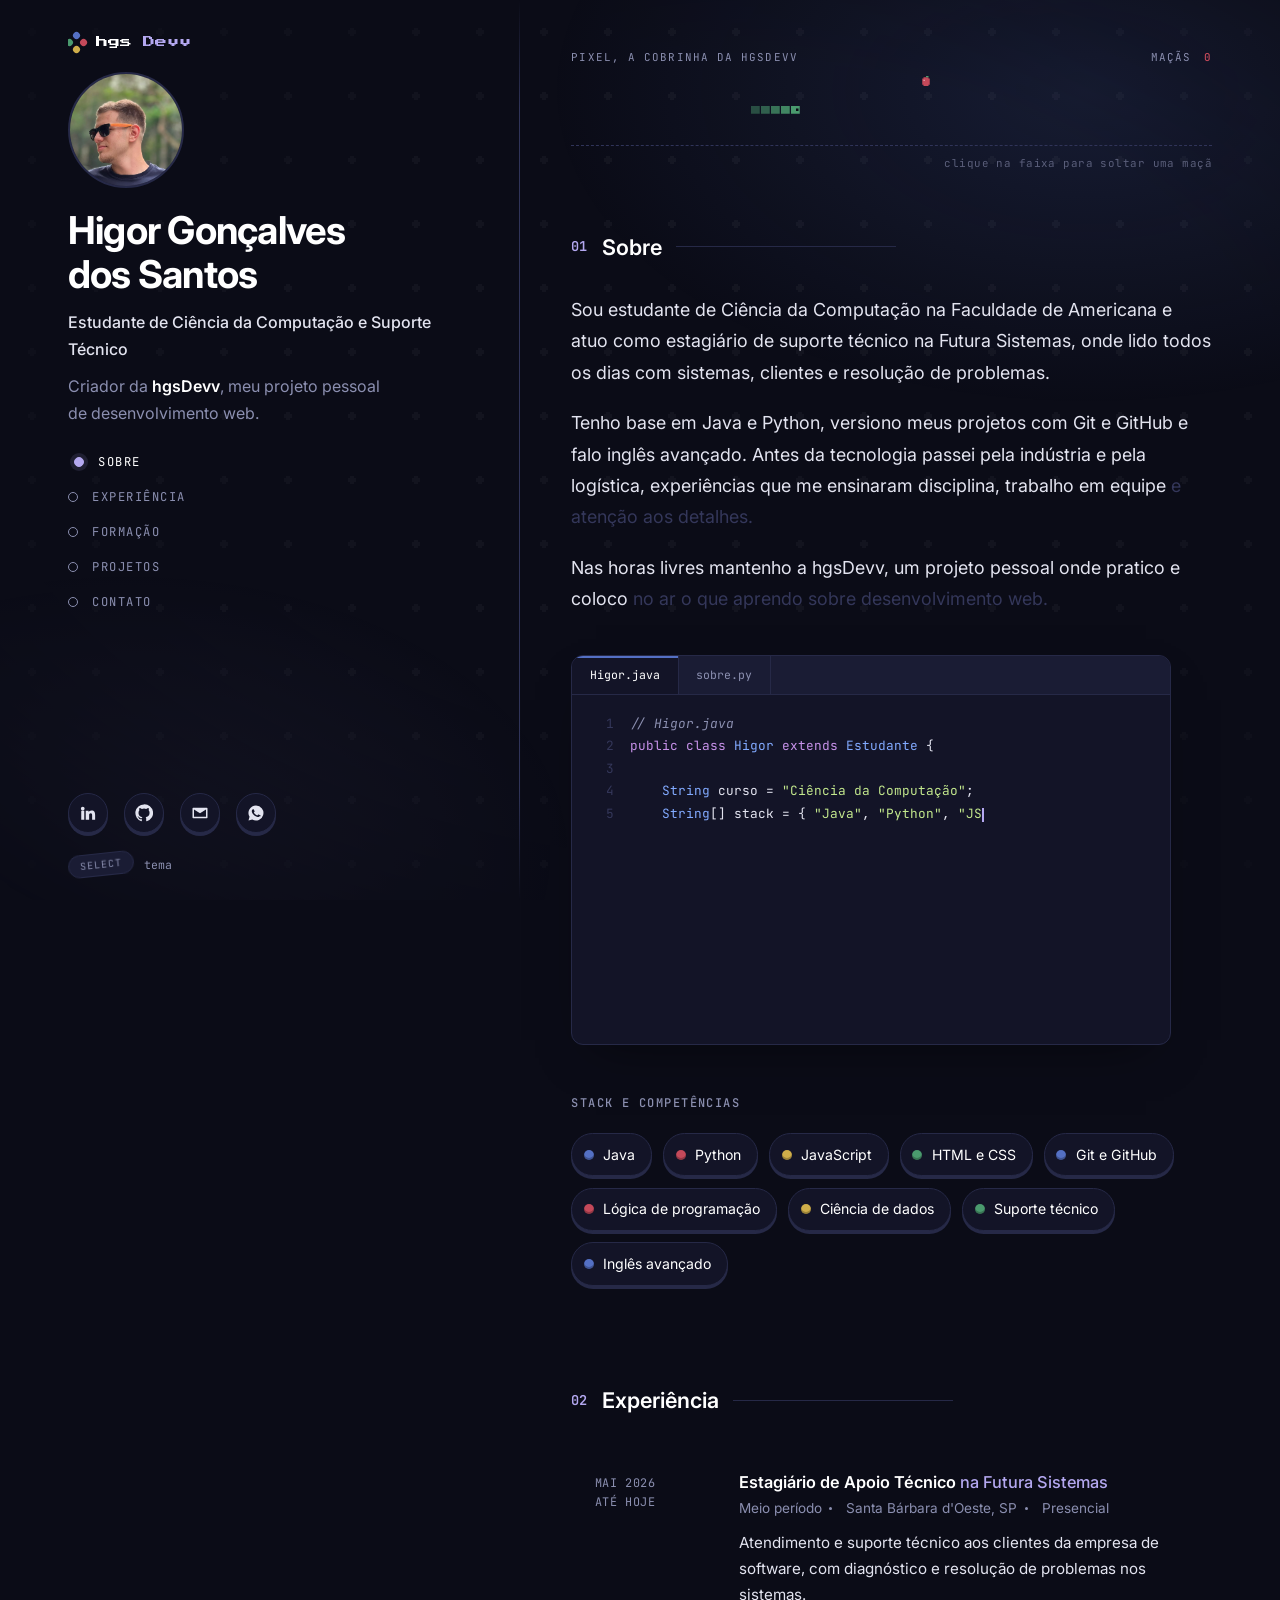
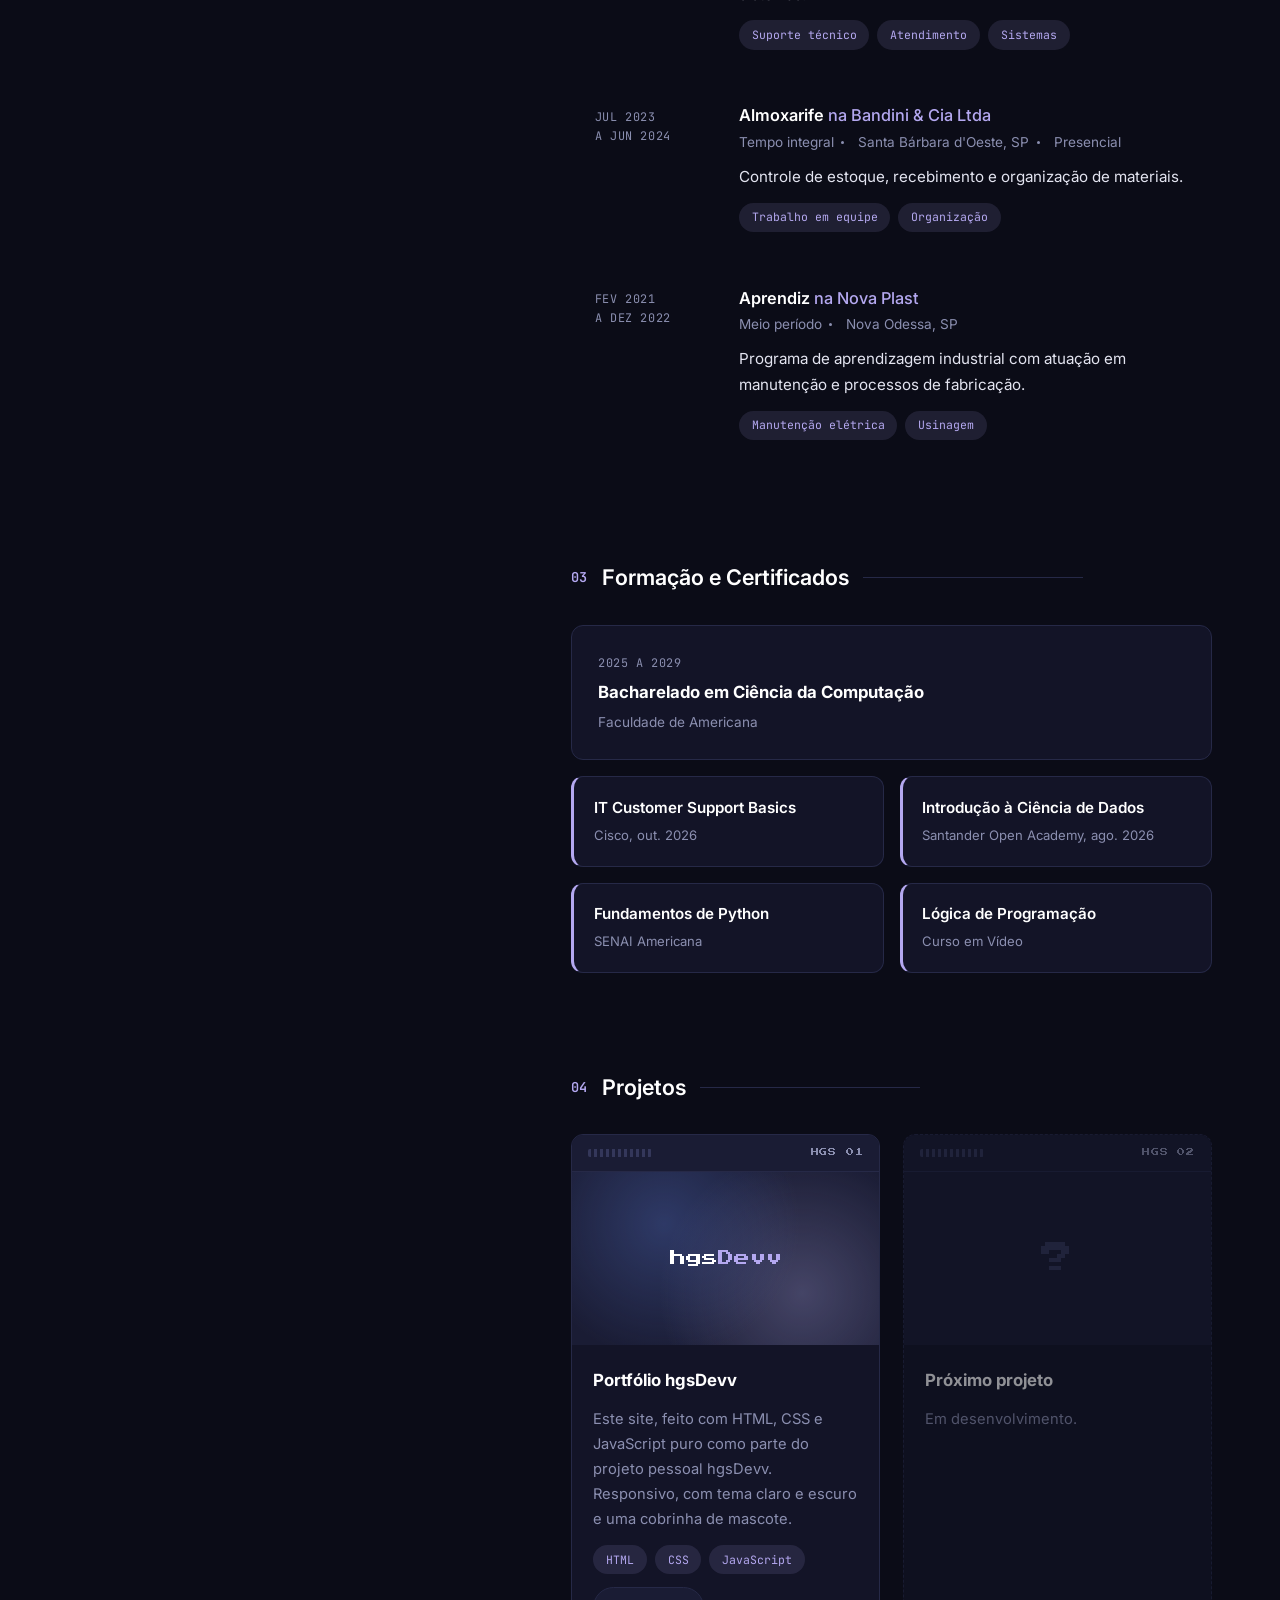
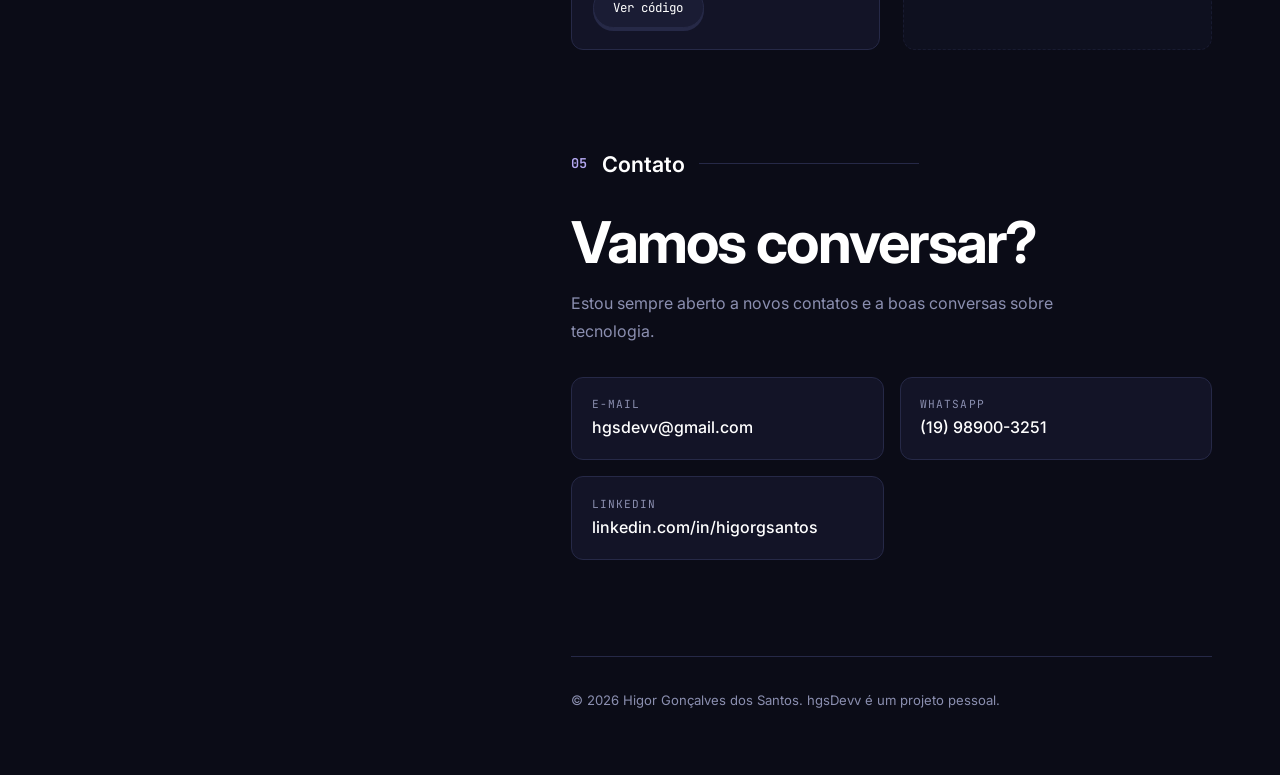
==== commit f2e3f8b7: "Easter egg: tela quebrada com o código Konami Ao digitar ↑ ↑ ↓ ↓ ← → ← → B A o site treme e a tela r" ====
--- a/index.html
+++ b/index.html
@@ -9,7 +9,7 @@
   <link rel="preconnect" href="https://fonts.googleapis.com">
   <link rel="preconnect" href="https://fonts.gstatic.com" crossorigin>
   <link href="https://fonts.googleapis.com/css2?family=Inter:wght@400;500;600;700&family=JetBrains+Mono:wght@400;500&family=Press+Start+2P&display=swap" rel="stylesheet">
-  <link rel="stylesheet" href="css/style.css?v=10">
+  <link rel="stylesheet" href="css/style.css?v=11">
 </head>
 <body>
 
@@ -226,7 +226,7 @@
     </main>
   </div>
 
-  <script src="js/main.js?v=10"></script>
-  <script src="js/snake.js?v=10"></script>
+  <script src="js/main.js?v=11"></script>
+  <script src="js/snake.js?v=11"></script>
 </body>
 </html>
--- a/css/style.css
+++ b/css/style.css
@@ -691,6 +691,50 @@
 }
 .project.muted.visible { opacity: .55; }
 
+/* ---------- Easter egg: tela quebrada ---------- */
+.layout.shake { animation: shake .65s cubic-bezier(.36, .07, .19, .97); }
+@keyframes shake {
+  10%, 90% { transform: translate(-2px, 1px) rotate(-.2deg); }
+  20%, 80% { transform: translate(4px, -2px) rotate(.3deg); }
+  30%, 50%, 70% { transform: translate(-8px, 3px) rotate(-.5deg); }
+  40%, 60% { transform: translate(8px, -3px) rotate(.5deg); }
+}
+
+.crack-overlay {
+  position: fixed;
+  inset: 0;
+  z-index: 9999;
+  pointer-events: none;
+  transition: opacity .8s ease;
+}
+.crack-overlay.fade { opacity: 0; }
+.crack-overlay svg { width: 100%; height: 100%; }
+
+/* clarão no ponto do impacto */
+.crack-flash {
+  position: absolute;
+  inset: 0;
+  background: radial-gradient(circle at var(--x) var(--y), rgba(255, 255, 255, .55), transparent 45%);
+  animation: crackFlash .5s ease-out forwards;
+}
+@keyframes crackFlash { from { opacity: 1; } to { opacity: 0; } }
+
+.crack-impact { animation: crackImpact .4s ease-out both; transform-box: fill-box; transform-origin: center; }
+@keyframes crackImpact { from { transform: scale(.2); opacity: 0; } 40% { opacity: 1; } to { transform: scale(1); opacity: .7; } }
+
+/* as rachaduras se "desenham" rapidamente a partir do impacto */
+.crack-line, .crack-shadow {
+  fill: none;
+  stroke-linecap: round;
+  stroke-linejoin: round;
+  stroke-dasharray: 1;
+  stroke-dashoffset: 1;
+  animation: crackDraw .35s cubic-bezier(.2, .8, .2, 1) forwards;
+}
+.crack-line   { stroke: rgba(255, 255, 255, .9); }
+.crack-shadow { stroke: rgba(0, 0, 0, .45); transform: translate(1px, 1px); }
+@keyframes crackDraw { to { stroke-dashoffset: 0; } }
+
 /* ---------- Responsivo ---------- */
 @media (max-width: 960px) {
   .layout { grid-template-columns: 1fr; gap: 0; }
@@ -710,4 +754,5 @@
   html { scroll-behavior: auto; }
   [data-reveal] { opacity: 1; transform: none; filter: none; }
   .scrub .w { color: var(--text); }
-}
+  .crack-line, .crack-shadow { stroke-dashoffset: 0; }
+}
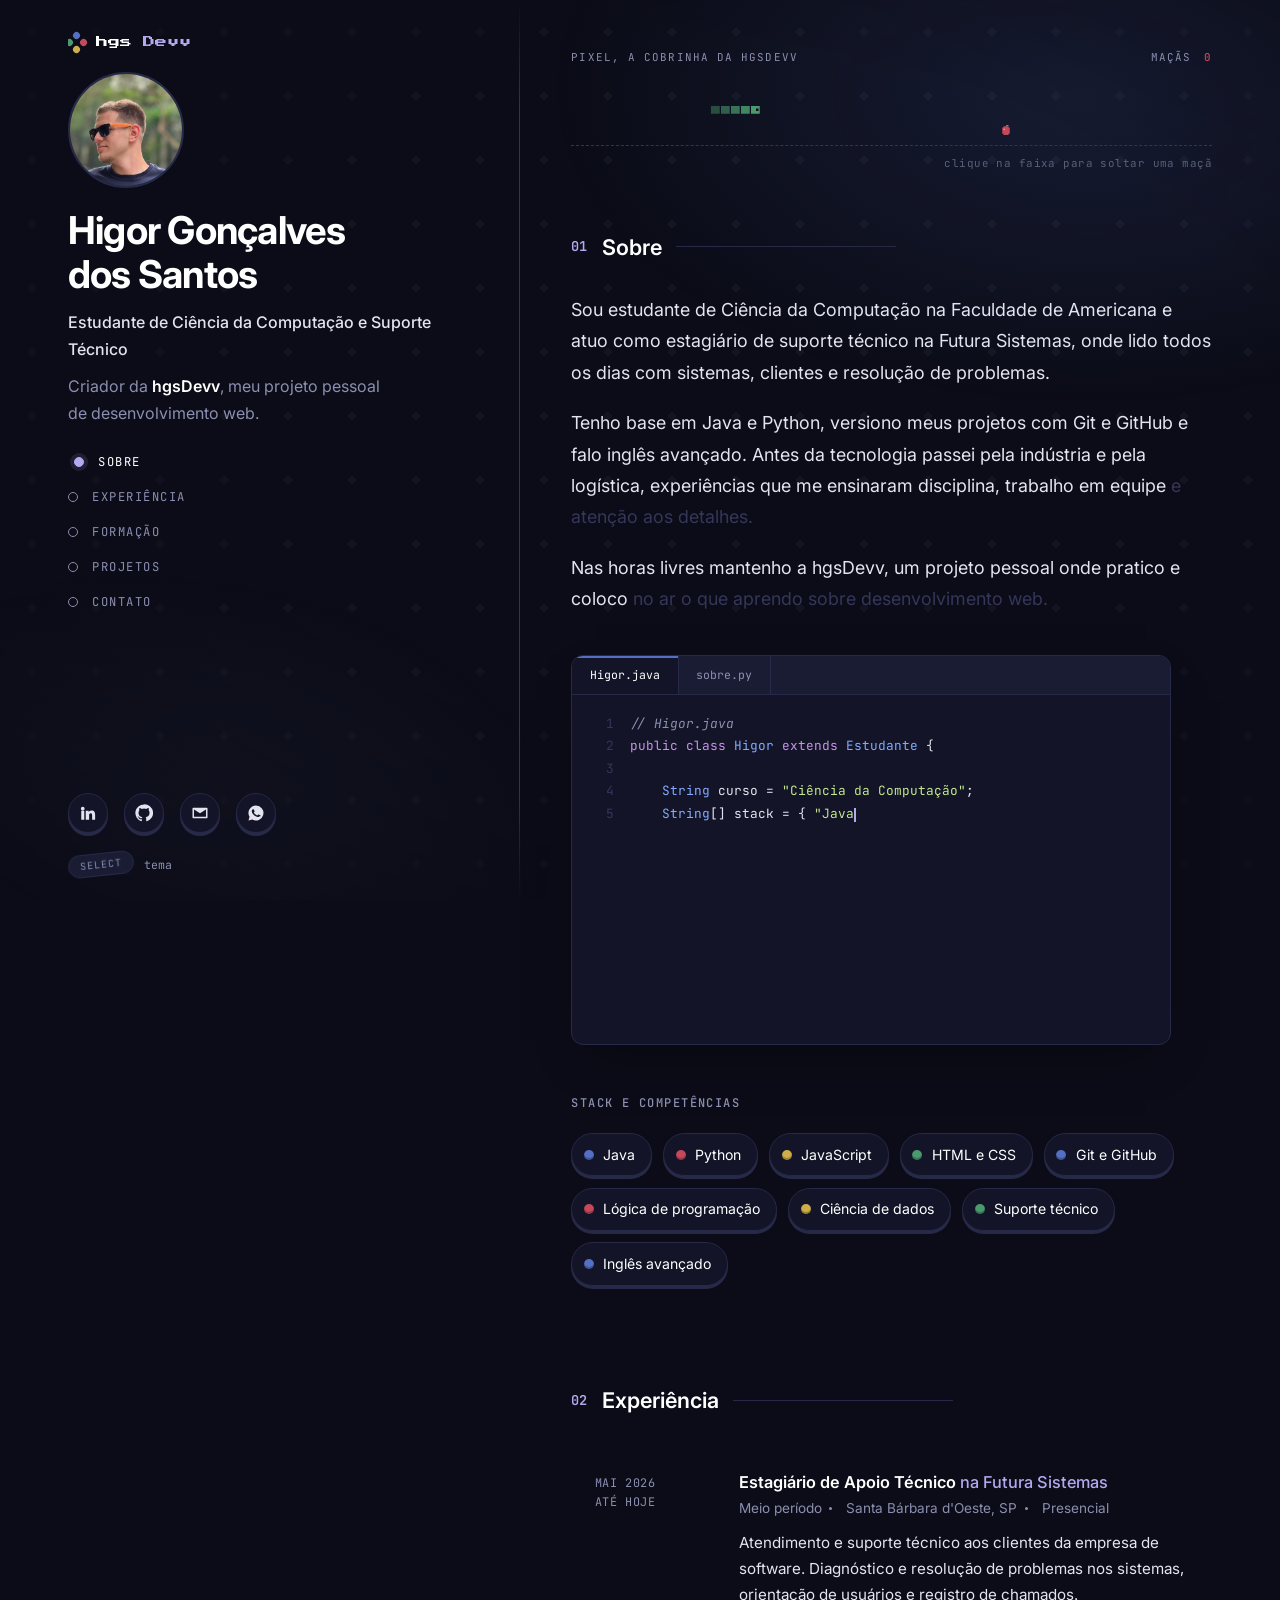
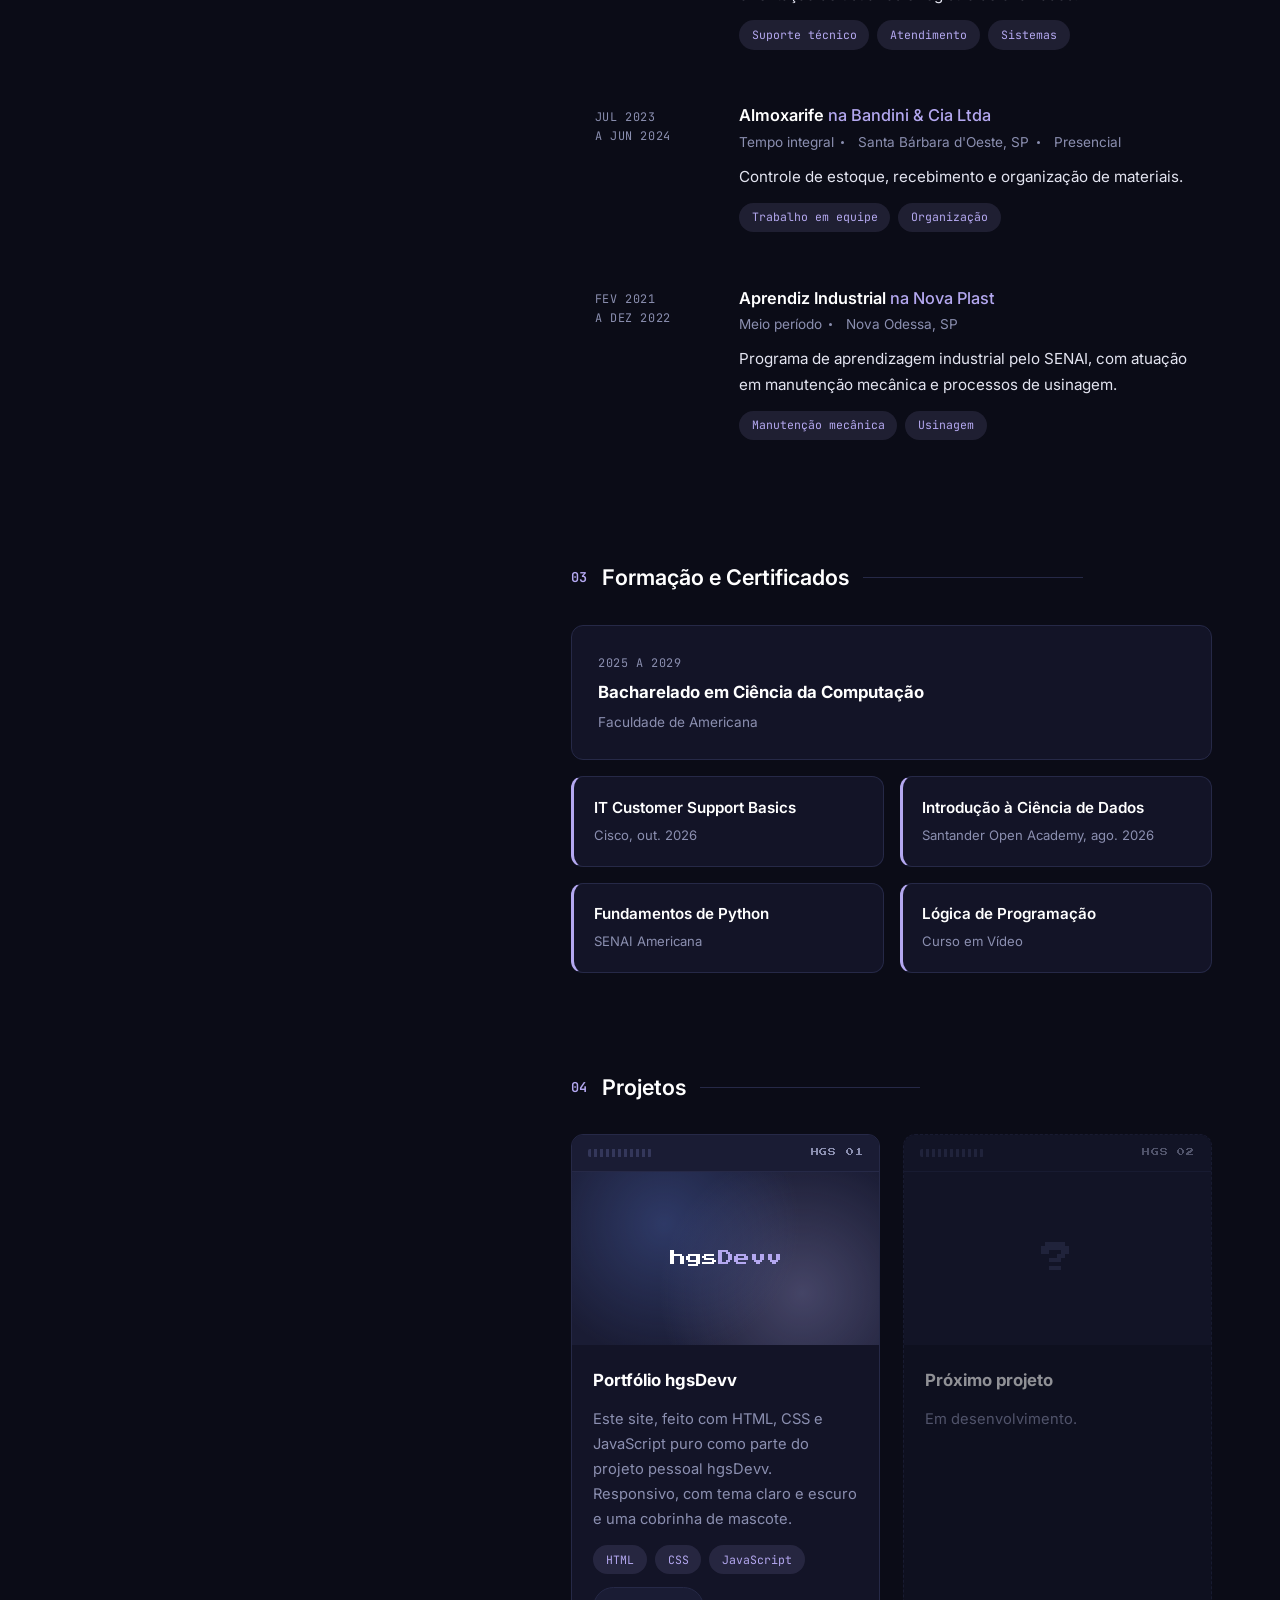
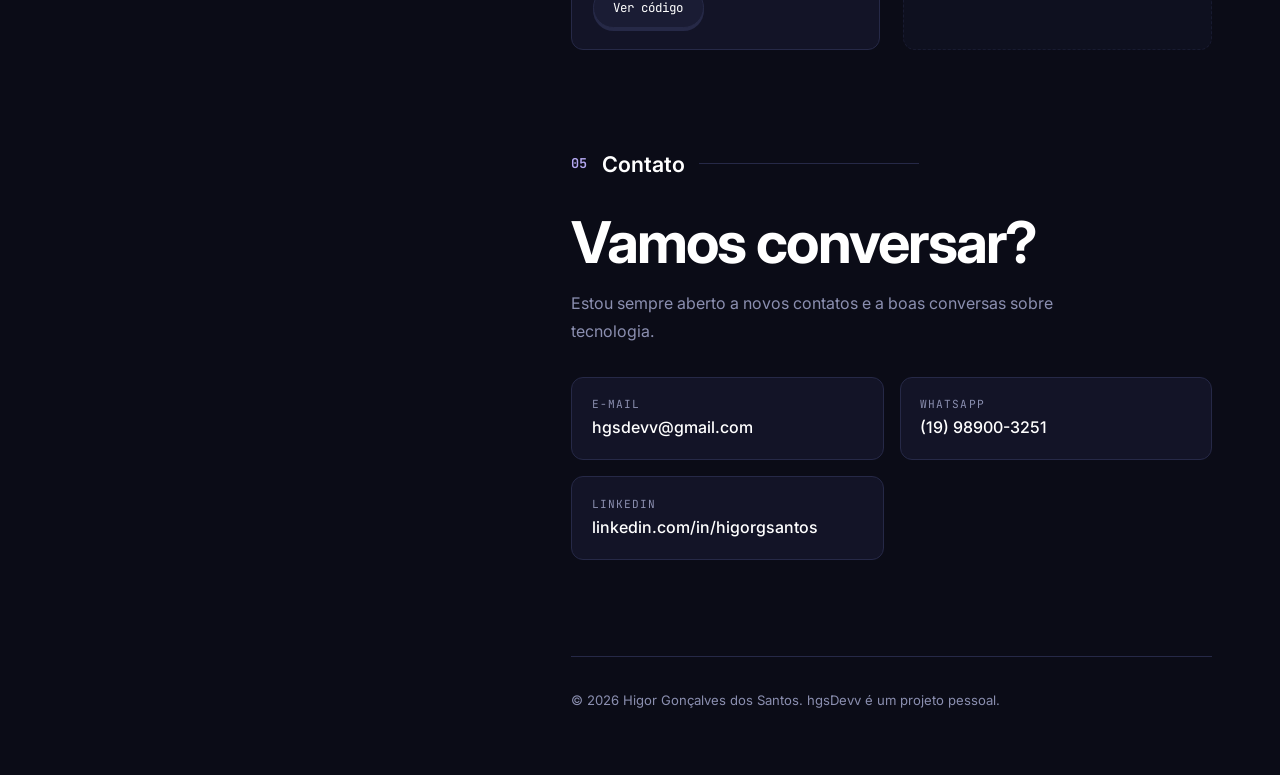
==== commit 0cb63876: "Experiências alinhadas com o LinkedIn Aprendiz Industrial com manutenção mecânica (não elétrica) e d" ====
--- a/index.html
+++ b/index.html
@@ -124,8 +124,7 @@
             <div>
               <h3>Estagiário de Apoio Técnico <span class="at">na Futura Sistemas</span></h3>
               <p class="meta"><span>Meio período</span><span>Santa Bárbara d'Oeste, SP</span><span>Presencial</span></p>
-              <!-- TODO: descrever suas atividades -->
-              <p>Atendimento e suporte técnico aos clientes da empresa de software, com diagnóstico e resolução de problemas nos sistemas.</p>
+              <p>Atendimento e suporte técnico aos clientes da empresa de software. Diagnóstico e resolução de problemas nos sistemas, orientação de usuários e registro de chamados.</p>
               <ul class="tags"><li>Suporte técnico</li><li>Atendimento</li><li>Sistemas</li></ul>
             </div>
           </li>
@@ -143,10 +142,10 @@
           <li class="item" data-reveal="right">
             <p class="period">Fev 2021<br>a Dez 2022</p>
             <div>
-              <h3>Aprendiz <span class="at">na Nova Plast</span></h3>
+              <h3>Aprendiz Industrial <span class="at">na Nova Plast</span></h3>
               <p class="meta"><span>Meio período</span><span>Nova Odessa, SP</span></p>
-              <p>Programa de aprendizagem industrial com atuação em manutenção e processos de fabricação.</p>
-              <ul class="tags"><li>Manutenção elétrica</li><li>Usinagem</li></ul>
+              <p>Programa de aprendizagem industrial pelo SENAI, com atuação em manutenção mecânica e processos de usinagem.</p>
+              <ul class="tags"><li>Manutenção mecânica</li><li>Usinagem</li></ul>
             </div>
           </li>
         </ol>
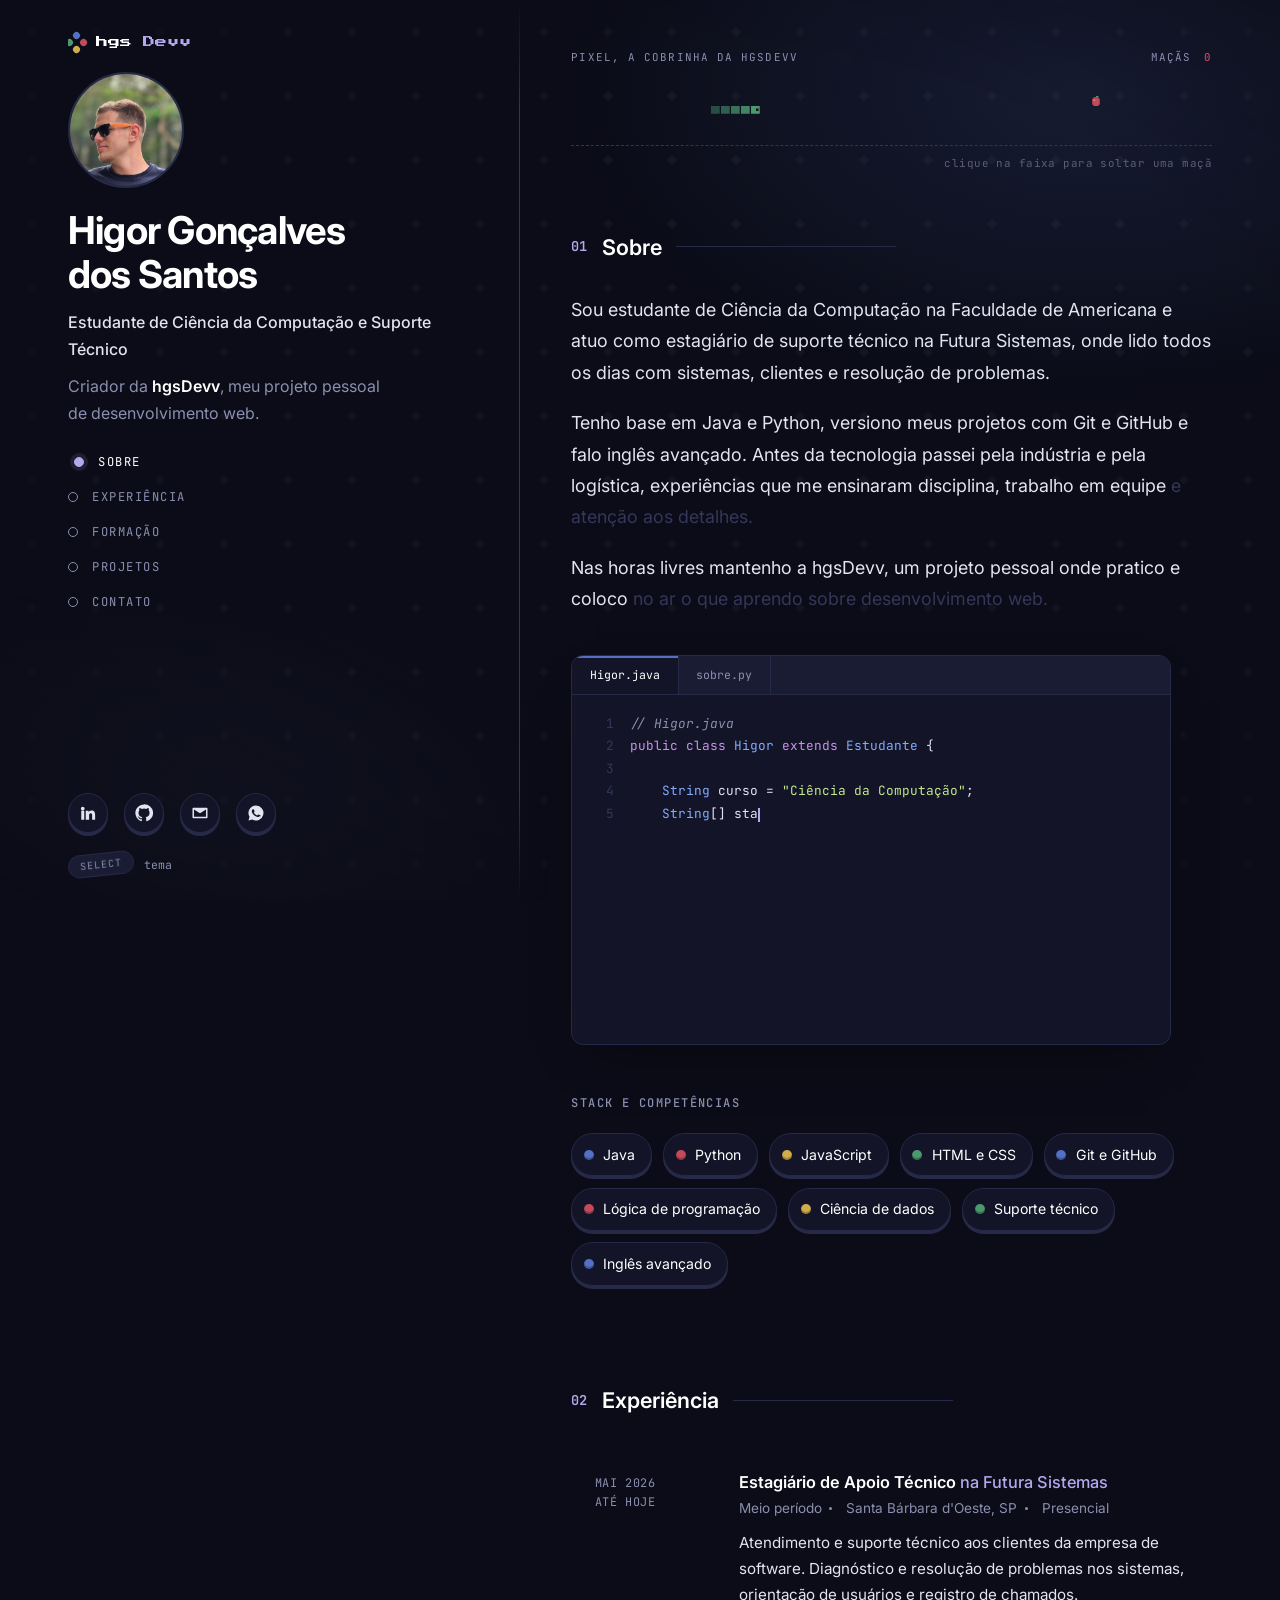
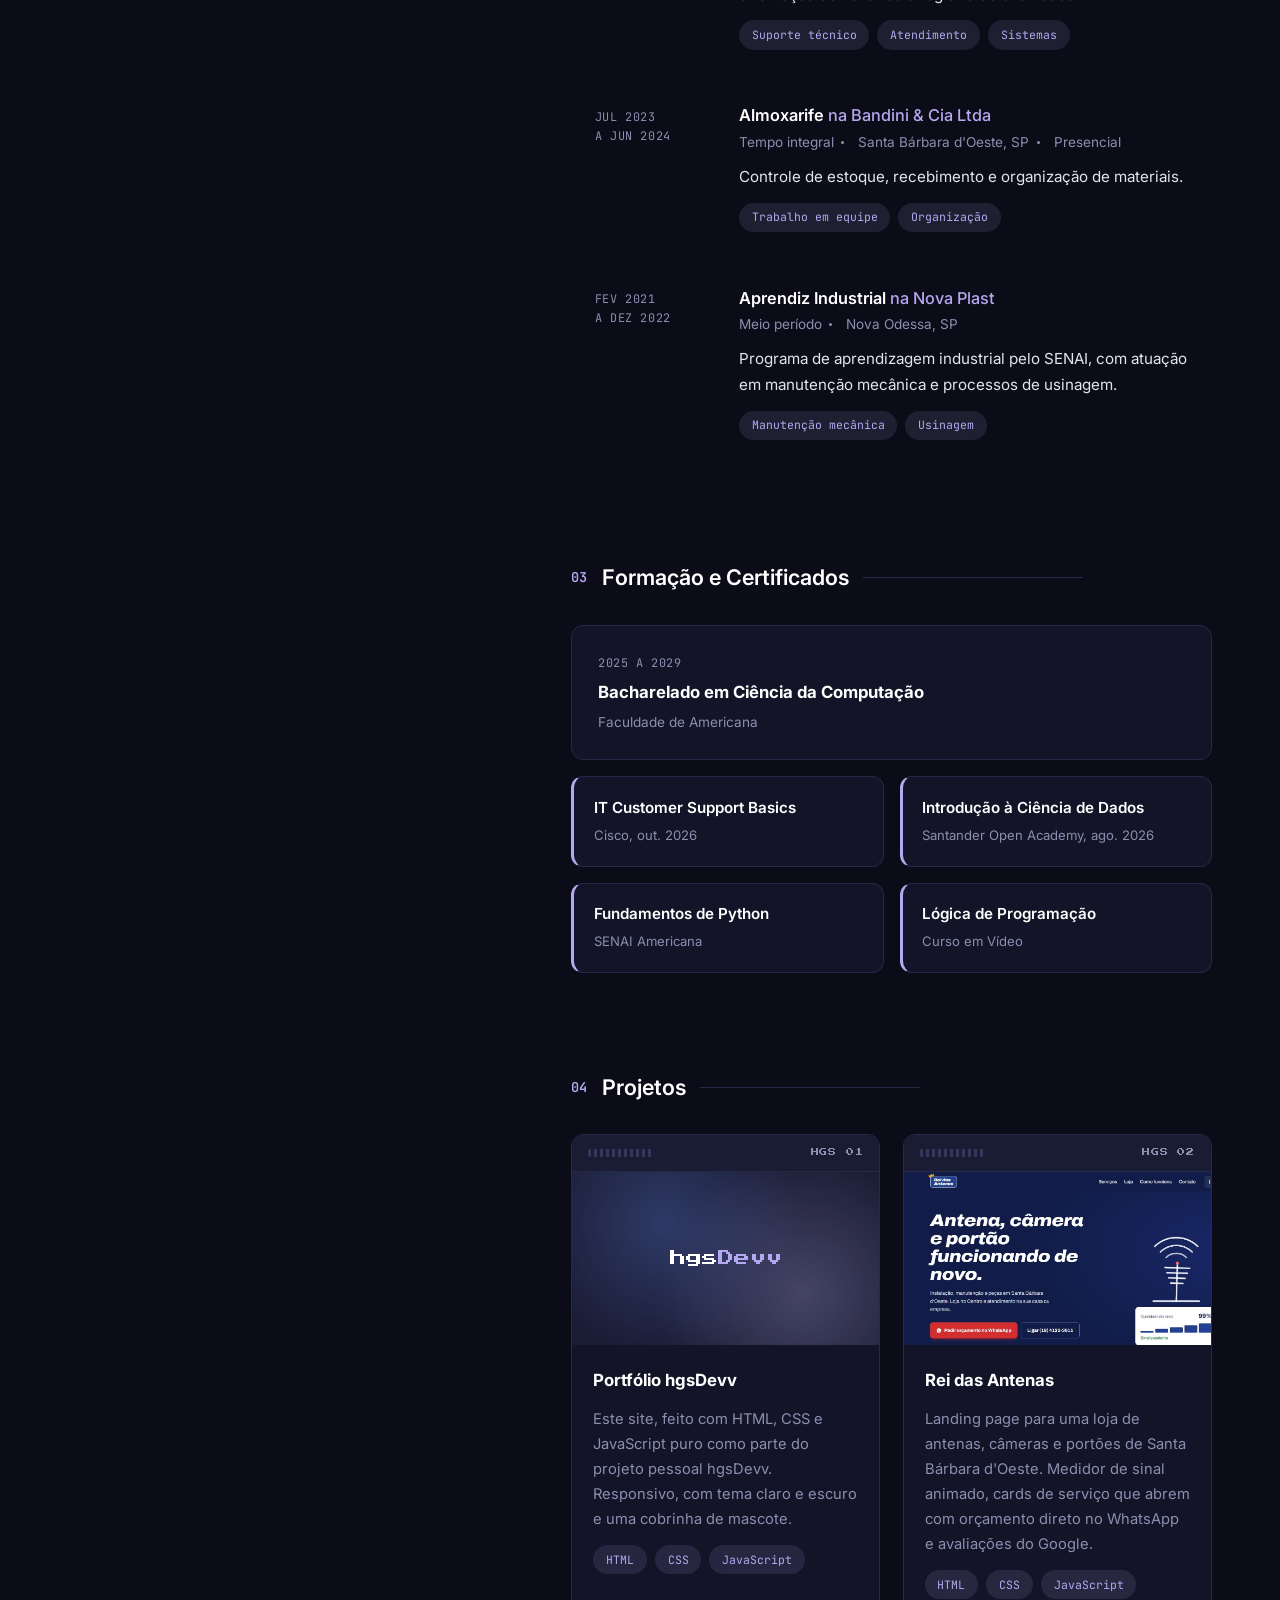
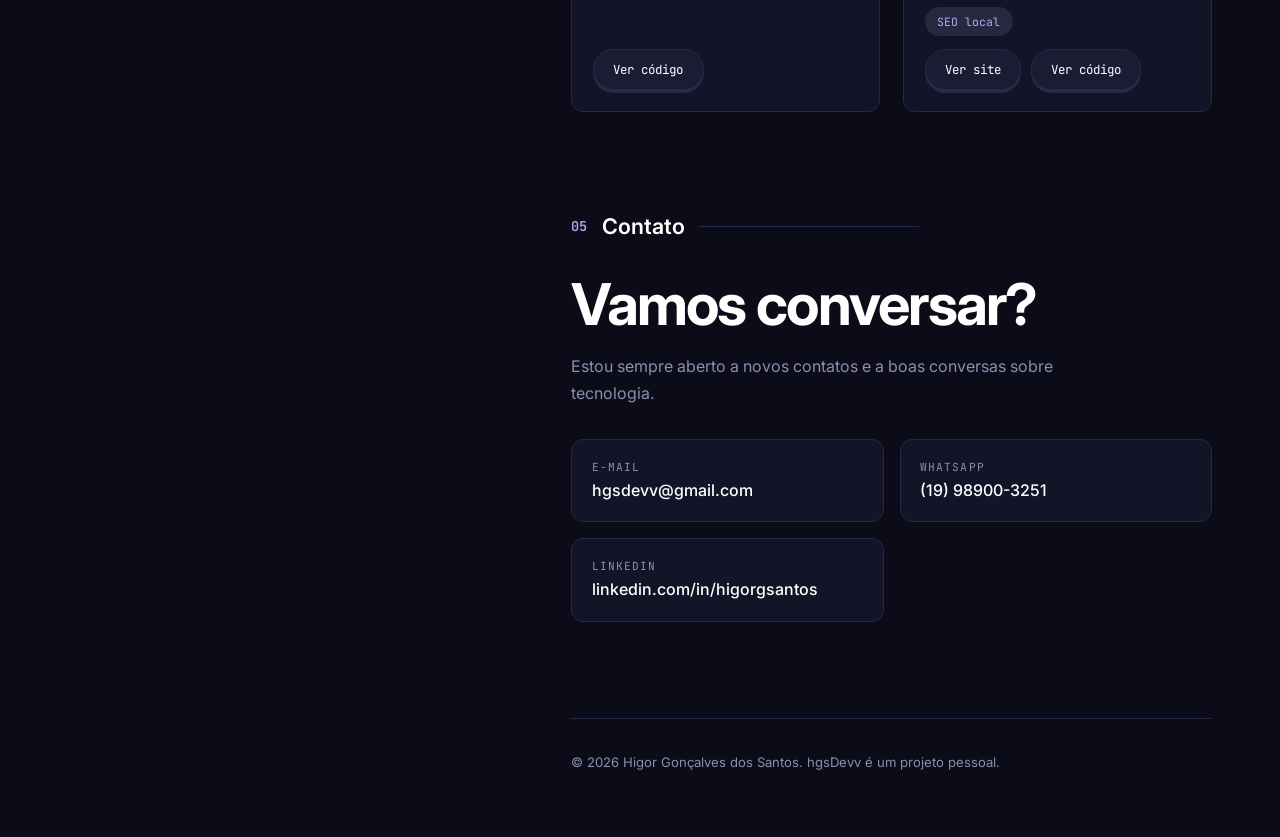
==== commit 5f3f49e9: "Projeto Rei das Antenas no portfólio Substitui o card "Próximo projeto" pelo site da Rei das Antenas" ====
--- a/index.html
+++ b/index.html
@@ -9,7 +9,7 @@
   <link rel="preconnect" href="https://fonts.googleapis.com">
   <link rel="preconnect" href="https://fonts.gstatic.com" crossorigin>
   <link href="https://fonts.googleapis.com/css2?family=Inter:wght@400;500;600;700&family=JetBrains+Mono:wght@400;500&family=Press+Start+2P&display=swap" rel="stylesheet">
-  <link rel="stylesheet" href="css/style.css?v=11">
+  <link rel="stylesheet" href="css/style.css?v=12">
 </head>
 <body>
 
@@ -186,12 +186,19 @@
             </div>
           </article>
 
-          <article class="project muted" data-reveal="zoom">
+          <article class="project glow" data-reveal="zoom">
             <div class="cart-top"><span class="cart-slot"></span><span class="cart-id">HGS 02</span></div>
-            <div class="project-preview empty"><span>?</span></div>
+            <a class="project-preview project-shot" href="https://hgsdevv-hash.github.io/rei-das-antenas/" target="_blank" rel="noopener" aria-label="Abrir o site da Rei das Antenas">
+              <img src="assets/img/rei-das-antenas.jpg" alt="Tela inicial do site da Rei das Antenas, com uma antena e um medidor de sinal" loading="lazy">
+            </a>
             <div class="project-body">
-              <h3>Próximo projeto</h3>
-              <p>Em desenvolvimento.</p>
+              <h3>Rei das Antenas</h3>
+              <p>Landing page para uma loja de antenas, câmeras e portões de Santa Bárbara d'Oeste. Medidor de sinal animado, cards de serviço que abrem com orçamento direto no WhatsApp e avaliações do Google.</p>
+              <ul class="tags"><li>HTML</li><li>CSS</li><li>JavaScript</li><li>SEO local</li></ul>
+              <div class="project-links">
+                <a href="https://hgsdevv-hash.github.io/rei-das-antenas/" target="_blank" rel="noopener" class="btn">Ver site</a>
+                <a href="https://github.com/hgsdevv-hash/rei-das-antenas" target="_blank" rel="noopener" class="btn">Ver código</a>
+              </div>
             </div>
           </article>
         </div>
@@ -225,7 +232,7 @@
     </main>
   </div>
 
-  <script src="js/main.js?v=11"></script>
-  <script src="js/snake.js?v=11"></script>
+  <script src="js/main.js?v=12"></script>
+  <script src="js/snake.js?v=12"></script>
 </body>
 </html>
--- a/css/style.css
+++ b/css/style.css
@@ -596,6 +596,19 @@
 .project h3 { font-size: 1.05rem; color: var(--text-strong); }
 .project p { font-size: .92rem; color: var(--muted); }
 .project .btn { margin-top: auto; align-self: flex-start; }
+.project-links { display: flex; flex-wrap: wrap; gap: .6rem; margin-top: auto; }
+.project-links .btn { margin-top: 0; }
+
+/* prévia com captura de tela real do projeto */
+.project-shot { display: block; padding: 0; background: var(--surface-2); }
+.project-shot img {
+  width: 100%;
+  height: 100%;
+  object-fit: cover;
+  object-position: top left;
+  transition: transform .6s var(--ease);
+}
+.project:hover .project-shot img { transform: scale(1.04); }
 .project.muted { opacity: .55; border-style: dashed; }
 .project.muted:hover { transform: none; border-color: var(--border); }
 
